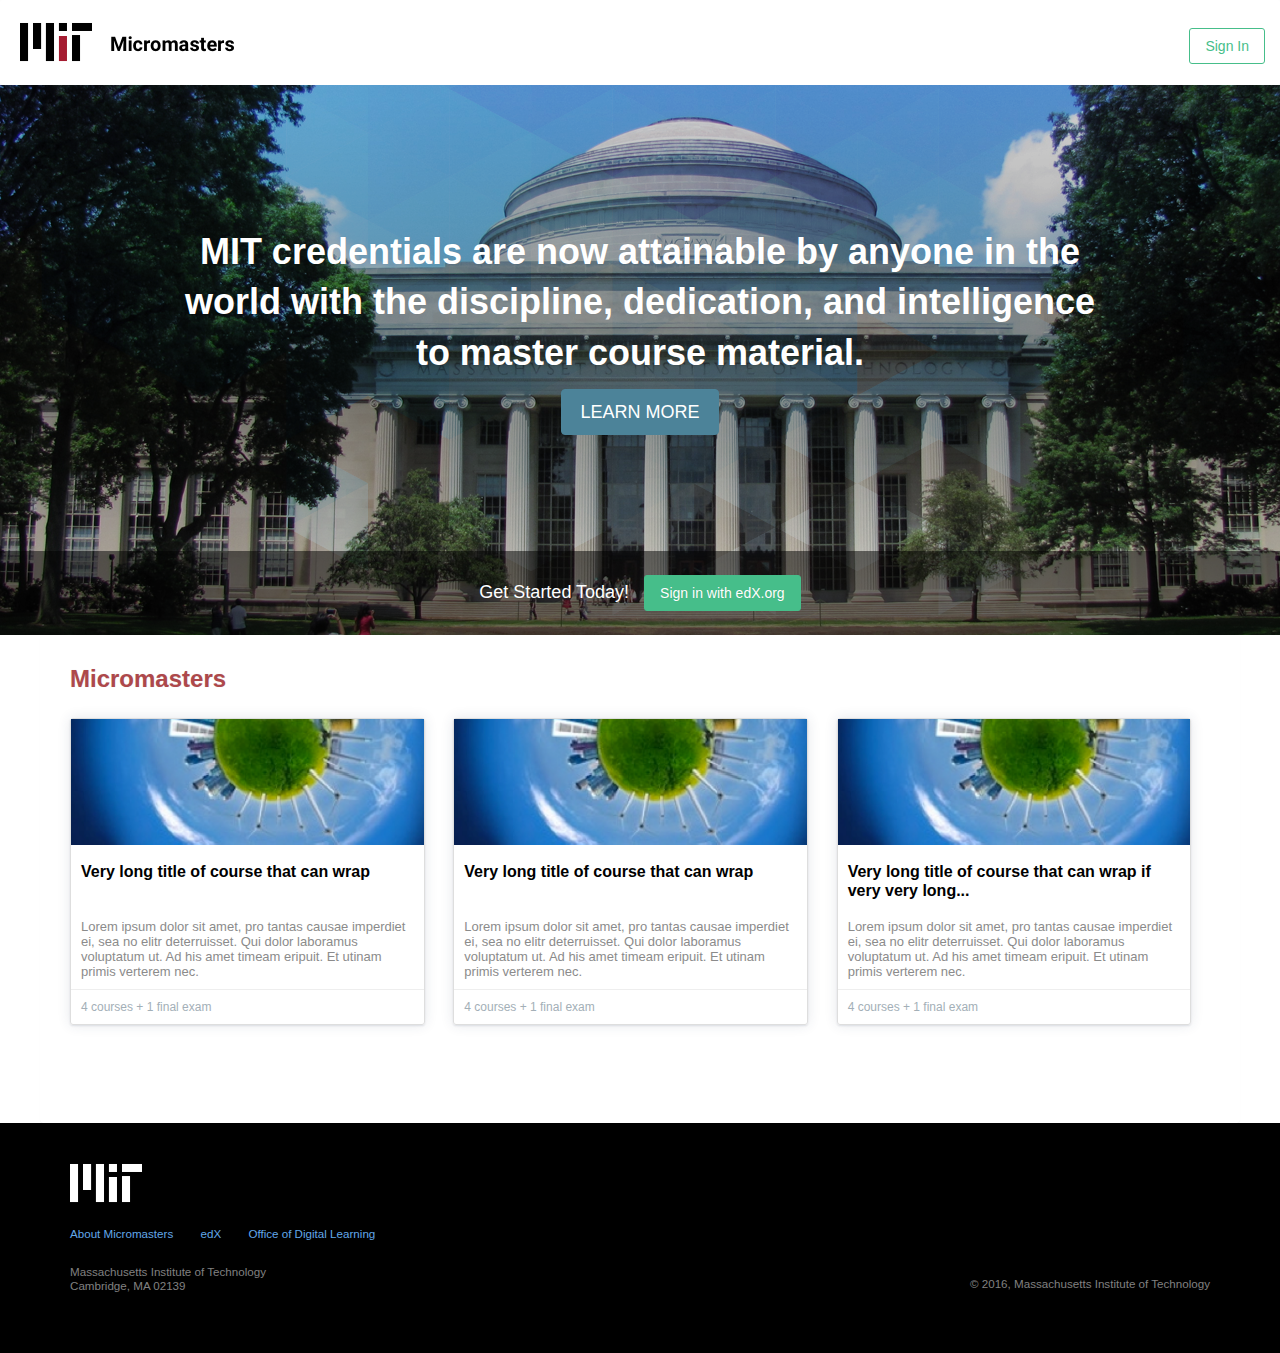
==== index.html @ e26cd604 "micromasters-build001 from @nicolaeherrera" ====
<!DOCTYPE html>
<html class="no-js css-menubar" lang="en">
   <head>
      <meta charset="utf-8">
      <meta http-equiv="X-UA-Compatible" content="IE=edge">
      <meta name="viewport" content="width=device-width, initial-scale=1.0, user-scalable=0, minimal-ui">
      <meta name="author" content="">
      <title>MIT - Micromasters</title>
      <!-- Stylesheets -->
      <link rel="stylesheet" href="global/css/bootstrap.min.css">
      <link rel="stylesheet" href="global/css/bootstrap-extend.min.css">
      <link rel="stylesheet" href="assets/css/site.min.css">
      <link rel="stylesheet" href="assets/css/styles-media.css">
      <!-- Plugins -->
      
      

      <!-- Fonts -->
      <link rel="stylesheet" href="global/fonts/mfglabs/mfglabs.css">
      <link rel="stylesheet" href="global/fonts/ionicons/ionicons.css">
      <link rel="stylesheet" href="global/fonts/web-icons/web-icons.min.css">
      <link rel="stylesheet" href="global/fonts/font-awesome/font-awesome.css">
      <!-- Custom -->
      <link rel="stylesheet" href="assets/css/styles.css">

      <!-- Scripts -->
      <script src="global/vendor/modernizr/modernizr.js"></script>
      <script src="global/vendor/breakpoints/breakpoints.js"></script>
      <script>
         Breakpoints();
      </script>
   </head>
   <body class="app-media">
<nav class="navbar navbar-default" role="navigation">
   <div class="container-fluid">
      <div class="navbar-header">
         
         <a class="navbar-brand" href="javascript:void(0)"><img src="assets/images/logo-micromasters.png" alt="MIT Micromasters" /></a>
         <div class="nav-utility pull-right">
         <a class="btn btn-outline btn-success">
         Sign In
         </a>
      </div>
      </div>
      <!-- <ul class="nav navbar-toolbar navbar-left">
         <li class="active"><a href="">Programs</a></li>
         </li>
      </ul> -->
      
   </div>
</nav>
<div class="main-content-wrapper">
   <section class="main-content">
      <div class="banner-wrapper">
         <div class="banner-wrapper-content">
            <h1>
               MIT credentials are now attainable by anyone in the world with the discipline, dedication, and intelligence to master course material. 
            </h1>
            <a href="add" type="button" class="btn btn-primary btn-lg">
            <span>LEARN MORE</span>
            </a> 
         </div>
         <div class="banner-bottom">
            <div class="banner-wrapper-content">
               <h2>Get Started Today! <a href="add" type="button" class="btn btn-success margin-left-10">
                  <span>Sign in with edX.org</span>
                  </a> 
               </h2>
            </div>
         </div>
      </div>
      <div class="panel panel-main-content">
         <div class="panel-body">
            <h3>Micromasters</h3>
            <div class="media-list is-grid padding-bottom-50">
               <ul class="blocks blocks-100 blocks-xlg-4 blocks-lg-3 blocks-md-3 blocks-ms-2 blocks-xs-2"
                  data-plugin="animateList" data-child=">li">
                  <li>
                     <div class="media-item">
                        <div class="media-top">
                           <div class="image-wrap">
                              <img class="image" src="assets/images/course-1.png"
                                 alt="..."> 
                           </div>
                        </div>
                        <div class="info-wrap">
                           <div class="title">Very long title of course that can wrap</div>
                           <div class="description">
                              Lorem ipsum dolor sit amet, pro tantas causae imperdiet ei, sea no elitr deterruisset. Qui dolor laboramus voluptatum ut. Ad his amet timeam eripuit. Et utinam primis verterem nec.
                           </div>
                           <div class="media-footer">
                              <div class="widget-metas"><span class="meta-courses">4 courses + 1 final exam</span></div>
                              <div class="widget-rating">
                                 <div class="rating rating-lg blue-600" data-score="4" data-read-only="true" data-class="blue-600" data-plugin="rating"></div>
                              </div>
                           </div>
                        </div>
                     </div>
                  </li>
                  <li>
                     <div class="media-item">
                        <div class="media-top">
                           <div class="image-wrap">
                              <img class="image" src="assets/images/course-1.png"
                                 alt="..."> 
                           </div>
                        </div>
                        <div class="info-wrap">
                           <div class="title">Very long title of course that can wrap</div>
                           <div class="description">
                              Lorem ipsum dolor sit amet, pro tantas causae imperdiet ei, sea no elitr deterruisset. Qui dolor laboramus voluptatum ut. Ad his amet timeam eripuit. Et utinam primis verterem nec.
                           </div>
                           <div class="media-footer">
                              <div class="widget-metas"><span class="meta-courses">4 courses + 1 final exam</span></div>
                              <div class="widget-rating">
                                 <div class="rating rating-lg blue-600" data-score="4" data-read-only="true" data-class="blue-600" data-plugin="rating"></div>
                              </div>
                           </div>
                        </div>
                     </div>
                  </li>
                  <li>
                     <div class="media-item">
                        <div class="media-top">
                           <div class="image-wrap">
                              <img class="image" src="assets/images/course-1.png"
                                 alt="..."> 
                           </div>
                        </div>
                        <div class="info-wrap">
                           <div class="title">Very long title of course that can wrap if very very long...</div>
                           <div class="description">
                              Lorem ipsum dolor sit amet, pro tantas causae imperdiet ei, sea no elitr deterruisset. Qui dolor laboramus voluptatum ut. Ad his amet timeam eripuit. Et utinam primis verterem nec.
                           </div>
                           <div class="media-footer">
                              <div class="widget-metas"><span class="meta-courses">4 courses + 1 final exam</span></div>
                              <div class="widget-rating">
                                 <div class="rating rating-lg blue-600" data-score="4" data-read-only="true" data-class="blue-600" data-plugin="rating"></div>
                              </div>
                           </div>
                        </div>
                     </div>
                  </li>
               </ul>
            </div>
         </div>
      </div>
   </section>
</div>
<footer>
   <div class="container">
      <div class="row">
         <div class="col-md-8">
            <img src="assets/images/logo-mit-white.png" alt="">
            <div class="footer-links"><a href="add" target="_blank">About Micromasters</a> <a href="https://www.edx.org/" target="_blank">edX</a> <a href="https://odl.mit.edu/" target="_blank">Office of Digital Learning</a>
            </div>
            <div class="footer-address">
               Massachusetts Institute of Technology<br> Cambridge, MA 02139
            </div>
         </div>
         <div class="col-md-4 text-right">
            <div class="footer-cta"></div>
            <div class="footer-copy">&copy; 2016, Massachusetts Institute of Technology</div>
         </div>
      </div>
   </div>
</footer>
      <script src="global/vendor/jquery/jquery.js"></script>
      <script src="global/vendor/bootstrap/bootstrap.js"></script>
     
   
      <!-- Plugins -->
     
      <script src="global/vendor/raty/jquery.raty.js"></script>
      
      <!-- Scripts -->
      
      <script src="global/js/components/animate-list.js"></script>
      
      <script src="global/js/components/raty.js"></script>


      <script>
      (function(document, window, $) {
   
      })(document, window, jQuery);   
      </script>
   </body>
</html>
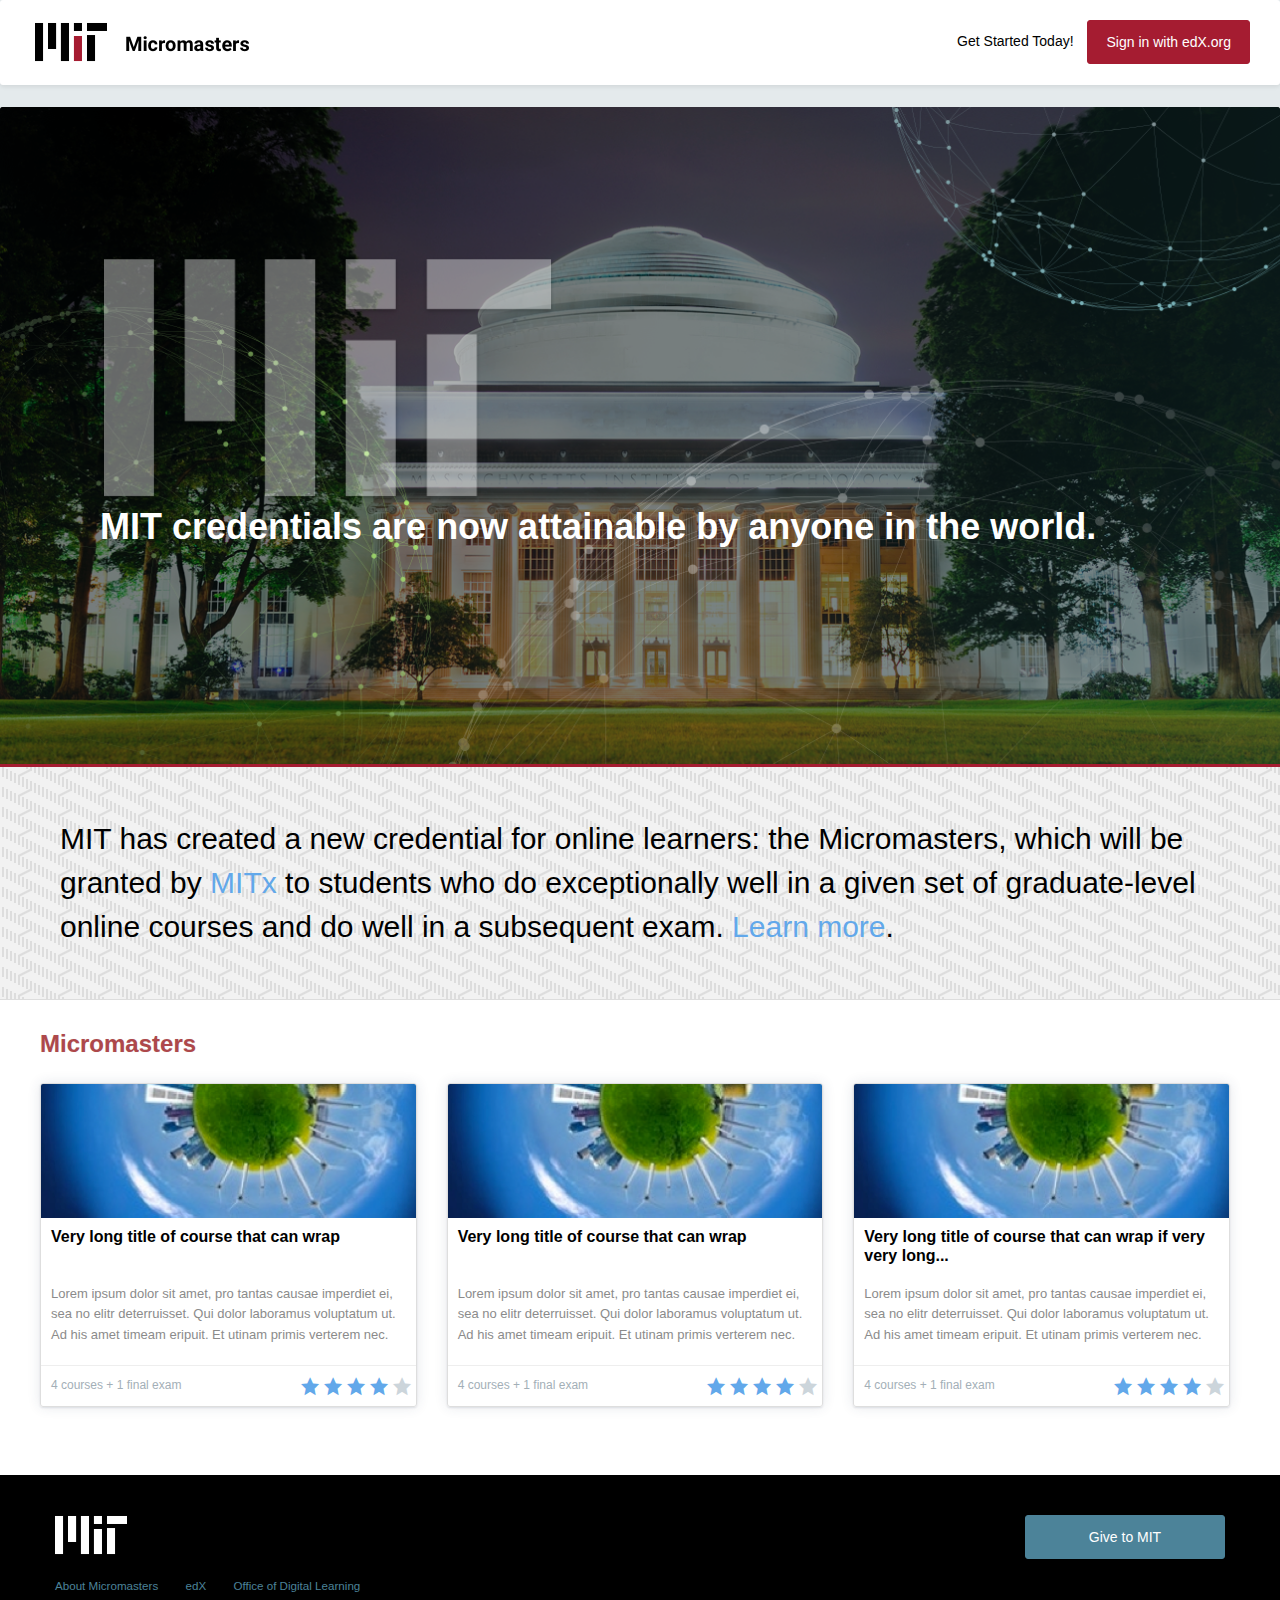
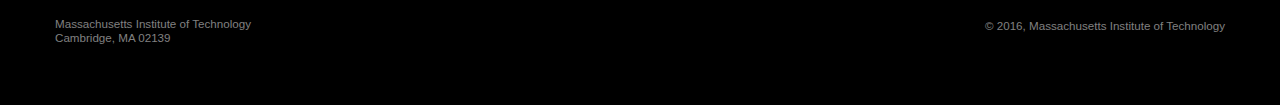
==== commit e293184d: "Tons of updates" ====
--- a/index.html
+++ b/index.html
@@ -12,17 +12,15 @@
       <link rel="stylesheet" href="assets/css/site.min.css">
       <link rel="stylesheet" href="assets/css/styles-media.css">
       <!-- Plugins -->
-      
-      
-
+      <link rel="stylesheet" href="global/vendor/animsition/animsition.css">
       <!-- Fonts -->
-      <link rel="stylesheet" href="global/fonts/mfglabs/mfglabs.css">
-      <link rel="stylesheet" href="global/fonts/ionicons/ionicons.css">
+      <!-- <link rel="stylesheet" href="global/fonts/mfglabs/mfglabs.css">
+         <link rel="stylesheet" href="global/fonts/ionicons/ionicons.css"> 
+         <link rel="stylesheet" href="global/fonts/font-awesome/font-awesome.css">
+         -->
       <link rel="stylesheet" href="global/fonts/web-icons/web-icons.min.css">
-      <link rel="stylesheet" href="global/fonts/font-awesome/font-awesome.css">
       <!-- Custom -->
       <link rel="stylesheet" href="assets/css/styles.css">
-
       <!-- Scripts -->
       <script src="global/vendor/modernizr/modernizr.js"></script>
       <script src="global/vendor/breakpoints/breakpoints.js"></script>
@@ -30,160 +28,203 @@
          Breakpoints();
       </script>
    </head>
-   <body class="app-media">
-<nav class="navbar navbar-default" role="navigation">
-   <div class="container-fluid">
-      <div class="navbar-header">
-         
-         <a class="navbar-brand" href="javascript:void(0)"><img src="assets/images/logo-micromasters.png" alt="MIT Micromasters" /></a>
-         <div class="nav-utility pull-right">
-         <a class="btn btn-outline btn-success">
-         Sign In
-         </a>
+   <body class="app-media layout-boxed">
+      <nav class="navbar navbar-default" role="navigation">
+         <div class="container-fluid">
+            <div class="navbar-header">
+               <a class="navbar-brand" href="javascript:void(0)"><img src="assets/images/logo-micromasters@2x.png" width="215" alt="MIT Micromasters" /></a>
+               <div class="nav-utility pull-right">
+                  <span>Get Started Today!</span> <a class="btn btn-danger">
+                  Sign in with edX.org 
+                  </a>
+               </div>
+            </div>
+            <!-- <ul class="nav navbar-toolbar navbar-left">
+               <li class="active"><a href="">Programs</a></li>
+               </li>
+               </ul> -->
+         </div>
+      </nav>
+      <div class="main-content-wrapper">
+         <section class="main-content">
+            <div class="banner-wrapper">
+               <div class="banner-wrapper-content">
+                  <h1>
+                     <div class="banner-image"><img src="assets/images/logo-mit-verylg@2x.png" alt="MIT" /></div>
+                     MIT credentials are now attainable by anyone in the world. 
+                  </h1>
+                  <!--<a href="add" type="button" class="btn btn-primary btn-lg">
+                     <span>LEARN MORE</span>
+                     </a> -->
+               </div>
+               <!--
+                  <div class="banner-bottom">
+                     <div class="banner-wrapper-content">
+                        <h2>Get Started Today! <a href="add" type="button" class="btn btn-success margin-left-10">
+                           <span>Sign in with edX.org</span>
+                           </a> 
+                        </h2>
+                     </div>
+                  </div>
+                  -->
+            </div>
+            <div class="row sub-banner">
+               <div class="col-md-12">
+                  <div class="sub-banner-content">
+                     MIT has created a new credential for online learners: the Micromasters, which will be granted by <a href="https://www.edx.org/school/mitx" target="_blank">MITx</a> to students who do exceptionally well in a given set of graduate-level online courses and do well in a subsequent exam. <a href="javascript:void()" data-target="#modal-about" data-toggle="modal">Learn more</a>.
+                  </div>
+               </div>
+            </div>
+            <div class="panel panel-main-content">
+               <div class="panel-body">
+                  <h3>Micromasters</h3>
+                  <div class="media-list is-grid padding-bottom-50">
+                     <ul class="blocks blocks-100 blocks-xlg-4 blocks-lg-3 blocks-md-3 blocks-ms-2 blocks-xs-2"
+                        data-plugin="animateList" data-child=">li">
+                        <li>
+                           <div class="media-item">
+                              <div class="media-top">
+                                 <div class="image-wrap">
+                                    <img class="image" src="assets/images/course-1.png"
+                                       alt="..."> 
+                                 </div>
+                              </div>
+                              <div class="info-wrap">
+                                 <div class="title">Very long title of course that can wrap</div>
+                                 <div class="description">
+                                    Lorem ipsum dolor sit amet, pro tantas causae imperdiet ei, sea no elitr deterruisset. Qui dolor laboramus voluptatum ut. Ad his amet timeam eripuit. Et utinam primis verterem nec.
+                                 </div>
+                                 <div class="media-footer">
+                                    <div class="widget-metas"><span class="meta-courses">4 courses + 1 final exam</span></div>
+                                    <div class="widget-rating">
+                                       <div class="rating rating-lg blue-600" data-score="4" data-read-only="true" data-class="blue-600" data-plugin="rating"></div>
+                                    </div>
+                                 </div>
+                              </div>
+                           </div>
+                        </li>
+                        <li>
+                           <div class="media-item">
+                              <div class="media-top">
+                                 <div class="image-wrap">
+                                    <img class="image" src="assets/images/course-1.png"
+                                       alt="..."> 
+                                 </div>
+                              </div>
+                              <div class="info-wrap">
+                                 <div class="title">Very long title of course that can wrap</div>
+                                 <div class="description">
+                                    Lorem ipsum dolor sit amet, pro tantas causae imperdiet ei, sea no elitr deterruisset. Qui dolor laboramus voluptatum ut. Ad his amet timeam eripuit. Et utinam primis verterem nec.
+                                 </div>
+                                 <div class="media-footer">
+                                    <div class="widget-metas"><span class="meta-courses">4 courses + 1 final exam</span></div>
+                                    <div class="widget-rating">
+                                       <div class="rating rating-lg blue-600" data-score="4" data-read-only="true" data-class="blue-600" data-plugin="rating"></div>
+                                    </div>
+                                 </div>
+                              </div>
+                           </div>
+                        </li>
+                        <li>
+                           <div class="media-item">
+                              <div class="media-top">
+                                 <div class="image-wrap">
+                                    <img class="image" src="assets/images/course-1.png"
+                                       alt="..."> 
+                                 </div>
+                              </div>
+                              <div class="info-wrap">
+                                 <div class="title">Very long title of course that can wrap if very very long...</div>
+                                 <div class="description">
+                                    Lorem ipsum dolor sit amet, pro tantas causae imperdiet ei, sea no elitr deterruisset. Qui dolor laboramus voluptatum ut. Ad his amet timeam eripuit. Et utinam primis verterem nec.
+                                 </div>
+                                 <div class="media-footer">
+                                    <div class="widget-metas"><span class="meta-courses">4 courses + 1 final exam</span></div>
+                                    <div class="widget-rating">
+                                       <div class="rating rating-lg blue-600" data-score="4" data-read-only="true" data-class="blue-600" data-plugin="rating"></div>
+                                    </div>
+                                 </div>
+                              </div>
+                           </div>
+                        </li>
+                     </ul>
+                  </div>
+               </div>
+            </div>
+         </section>
       </div>
-      </div>
-      <!-- <ul class="nav navbar-toolbar navbar-left">
-         <li class="active"><a href="">Programs</a></li>
-         </li>
-      </ul> -->
-      
-   </div>
-</nav>
-<div class="main-content-wrapper">
-   <section class="main-content">
-      <div class="banner-wrapper">
-         <div class="banner-wrapper-content">
-            <h1>
-               MIT credentials are now attainable by anyone in the world with the discipline, dedication, and intelligence to master course material. 
-            </h1>
-            <a href="add" type="button" class="btn btn-primary btn-lg">
-            <span>LEARN MORE</span>
-            </a> 
+      <footer>
+         <div class="container">
+            <div class="row">
+               <div class="col-md-8">
+                  <img src="assets/images/logo-mit-white.png" alt="">
+                  <div class="footer-links"><a href="javascript:void()" data-target="#modal-about" data-toggle="modal">About Micromasters</a> <a href="https://www.edx.org/" target="_blank">edX</a> <a href="https://odl.mit.edu/" target="_blank">Office of Digital Learning</a>
+                  </div>
+                  <div class="footer-address">
+                     Massachusetts Institute of Technology<br> Cambridge, MA 02139
+                  </div>
+               </div>
+               <div class="col-md-4 text-right">
+                  <div class="footer-cta"><a href="" class="btn btn-primary">Give to MIT</a></div>
+                  <div class="footer-copy">&copy; 2016, Massachusetts Institute of Technology</div>
+               </div>
+            </div>
          </div>
-         <div class="banner-bottom">
-            <div class="banner-wrapper-content">
-               <h2>Get Started Today! <a href="add" type="button" class="btn btn-success margin-left-10">
-                  <span>Sign in with edX.org</span>
-                  </a> 
-               </h2>
+      </footer>
+      <div class="modal fade modal-fade-in-scale-up" id="modal-about" aria-hidden="true" aria-labelledby="modal-about"
+         role="dialog" tabindex="-1">
+         <div class="modal-dialog modal-center">
+            <div class="modal-content">
+               <div class="modal-header">
+                  <button type="button" class="close" data-dismiss="modal" aria-label="Close">
+                  <span aria-hidden="true">×</span>
+                  </button>
+                  <!-- <h4 class="modal-title">About Micromasters</h4> -->
+               </div>
+               <div class="modal-body">
+                  <h2>Micromasters is a new credential</h2>
+                  <p>
+                     MIT has created a new credential for online learners: the “MicroMaster’s,” which will be granted by MITx (MIT’s online learning initiative) to students who do exceptionally well in a given set of graduate-level online courses and do well in a subsequent exam. The credential will first be available to students who register for the SCM program’s online courses.
+                  </p>
+                  <h3>Join the MIT Micromasters community</h3>
+                  <p>
+                     Micromasters aren't just about courseware. Part of the the MIT experience is interacting with other exceptional students like yourself. Fill out your profile on this site and build professional relationships with like-minded learners.
+                  </p>
+                  <h3>Micromasters courses are delivered through edX.org</h3>
+                  <p>
+                     Use your edX.org account to enroll in a Micromasters program and share your grades and progress with MIT. When you complete all the requirements and earn a Micromasters credential, you can use it to apply for a Masters degree at MIT.
+                  </p>
+               </div>
+               <!--
+                  <div class="modal-footer">
+                     <button type="button" class="btn btn-default" data-dismiss="modal">Close</button>
+                     
+                  </div>
+                  -->
             </div>
          </div>
       </div>
-      <div class="panel panel-main-content">
-         <div class="panel-body">
-            <h3>Micromasters</h3>
-            <div class="media-list is-grid padding-bottom-50">
-               <ul class="blocks blocks-100 blocks-xlg-4 blocks-lg-3 blocks-md-3 blocks-ms-2 blocks-xs-2"
-                  data-plugin="animateList" data-child=">li">
-                  <li>
-                     <div class="media-item">
-                        <div class="media-top">
-                           <div class="image-wrap">
-                              <img class="image" src="assets/images/course-1.png"
-                                 alt="..."> 
-                           </div>
-                        </div>
-                        <div class="info-wrap">
-                           <div class="title">Very long title of course that can wrap</div>
-                           <div class="description">
-                              Lorem ipsum dolor sit amet, pro tantas causae imperdiet ei, sea no elitr deterruisset. Qui dolor laboramus voluptatum ut. Ad his amet timeam eripuit. Et utinam primis verterem nec.
-                           </div>
-                           <div class="media-footer">
-                              <div class="widget-metas"><span class="meta-courses">4 courses + 1 final exam</span></div>
-                              <div class="widget-rating">
-                                 <div class="rating rating-lg blue-600" data-score="4" data-read-only="true" data-class="blue-600" data-plugin="rating"></div>
-                              </div>
-                           </div>
-                        </div>
-                     </div>
-                  </li>
-                  <li>
-                     <div class="media-item">
-                        <div class="media-top">
-                           <div class="image-wrap">
-                              <img class="image" src="assets/images/course-1.png"
-                                 alt="..."> 
-                           </div>
-                        </div>
-                        <div class="info-wrap">
-                           <div class="title">Very long title of course that can wrap</div>
-                           <div class="description">
-                              Lorem ipsum dolor sit amet, pro tantas causae imperdiet ei, sea no elitr deterruisset. Qui dolor laboramus voluptatum ut. Ad his amet timeam eripuit. Et utinam primis verterem nec.
-                           </div>
-                           <div class="media-footer">
-                              <div class="widget-metas"><span class="meta-courses">4 courses + 1 final exam</span></div>
-                              <div class="widget-rating">
-                                 <div class="rating rating-lg blue-600" data-score="4" data-read-only="true" data-class="blue-600" data-plugin="rating"></div>
-                              </div>
-                           </div>
-                        </div>
-                     </div>
-                  </li>
-                  <li>
-                     <div class="media-item">
-                        <div class="media-top">
-                           <div class="image-wrap">
-                              <img class="image" src="assets/images/course-1.png"
-                                 alt="..."> 
-                           </div>
-                        </div>
-                        <div class="info-wrap">
-                           <div class="title">Very long title of course that can wrap if very very long...</div>
-                           <div class="description">
-                              Lorem ipsum dolor sit amet, pro tantas causae imperdiet ei, sea no elitr deterruisset. Qui dolor laboramus voluptatum ut. Ad his amet timeam eripuit. Et utinam primis verterem nec.
-                           </div>
-                           <div class="media-footer">
-                              <div class="widget-metas"><span class="meta-courses">4 courses + 1 final exam</span></div>
-                              <div class="widget-rating">
-                                 <div class="rating rating-lg blue-600" data-score="4" data-read-only="true" data-class="blue-600" data-plugin="rating"></div>
-                              </div>
-                           </div>
-                        </div>
-                     </div>
-                  </li>
-               </ul>
-            </div>
-         </div>
-      </div>
-   </section>
-</div>
-<footer>
-   <div class="container">
-      <div class="row">
-         <div class="col-md-8">
-            <img src="assets/images/logo-mit-white.png" alt="">
-            <div class="footer-links"><a href="add" target="_blank">About Micromasters</a> <a href="https://www.edx.org/" target="_blank">edX</a> <a href="https://odl.mit.edu/" target="_blank">Office of Digital Learning</a>
-            </div>
-            <div class="footer-address">
-               Massachusetts Institute of Technology<br> Cambridge, MA 02139
-            </div>
-         </div>
-         <div class="col-md-4 text-right">
-            <div class="footer-cta"></div>
-            <div class="footer-copy">&copy; 2016, Massachusetts Institute of Technology</div>
-         </div>
-      </div>
-   </div>
-</footer>
       <script src="global/vendor/jquery/jquery.js"></script>
       <script src="global/vendor/bootstrap/bootstrap.js"></script>
-     
-   
+      <script src="global/vendor/animsition/animsition.js"></script>
+      <script src="global/vendor/asscrollable/jquery.asScrollable.all.js"></script>
+      <script src="global/vendor/ashoverscroll/jquery-asHoverScroll.js"></script>
       <!-- Plugins -->
-     
       <script src="global/vendor/raty/jquery.raty.js"></script>
-      
       <!-- Scripts -->
-      
-      <script src="global/js/components/animate-list.js"></script>
-      
-      <script src="global/js/components/raty.js"></script>
-
-
+      <script src="global/js/core.js"></script>
+      <script src="assets/js/site.js"></script>
+      <script src="global/js/components/asscrollable.js"></script>
+      <script src="global/js/components/animsition.js"></script>
+      <!-- <script src="global/js/components/animate-list.js"></script> -->
+      <script src="global/js/components/raty.js"></script> 
       <script>
-      (function(document, window, $) {
-   
-      })(document, window, jQuery);   
+         (function(document, window, $) {
+           'use strict';
+           var Site = window.Site;
+           $(document).ready(function() {
+             Site.run();
+           });
+         })(document, window, jQuery);
       </script>
-   </body>
 </html>--- a/assets/css/styles-media.css
+++ b/assets/css/styles-media.css
@@ -76,7 +76,11 @@
 */
 
 .media-top {
-  min-height:135px; 
+  min-height:135px;
+}
+
+.media-top img {
+  border-radius:2px 2px 0 0 !important; 
 }
 
 .app-media .media-list.is-grid .media-item .media-top .overlay-tile-back {
@@ -232,7 +236,6 @@
   overflow: hidden;
   text-overflow: ellipsis;
   white-space: nowrap;
-  
 }
 
 .media-list .title {
@@ -247,7 +250,6 @@
 .media-list .description {
   padding:0 0 20px 0;
   min-height:70px;
-  max-height:70px;
   font-size:13px;
   color:#8B8B8B;
 }
--- a/global/vendor/animsition/animsition.css
+++ b/global/vendor/animsition/animsition.css
@@ -0,0 +1,2535 @@
+.animsition,
+.animsition-overlay {
+  position: relative;
+  opacity: 0;
+
+  -webkit-animation-fill-mode: both;
+       -o-animation-fill-mode: both;
+          animation-fill-mode: both;
+}
+.animsition-loading {
+  position: fixed;
+  top: 0;
+  z-index: 100;
+  width: 100%;
+  height: 100%;
+  background: url(data:image/svg+xml,%3Csvg%20xmlns%3D%22http%3A//www.w3.org/2000/svg%22%20viewBox%3D%220%200%2032%2032%22%20width%3D%2232%22%20height%3D%2232%22%20fill%3D%22%23ccc%22%3E%0A%20%20%3Cpath%20opacity%3D%22.25%22%20d%3D%22M16%200%20A16%2016%200%200%200%2016%2032%20A16%2016%200%200%200%2016%200%20M16%204%20A12%2012%200%200%201%2016%2028%20A12%2012%200%200%201%2016%204%22/%3E%0A%20%20%3Cpath%20d%3D%22M16%200%20A16%2016%200%200%201%2032%2016%20L28%2016%20A12%2012%200%200%200%2016%204z%22%3E%0A%20%20%20%20%3CanimateTransform%20attributeName%3D%22transform%22%20type%3D%22rotate%22%20from%3D%220%2016%2016%22%20to%3D%22360%2016%2016%22%20dur%3D%220.8s%22%20repeatCount%3D%22indefinite%22%20/%3E%0A%20%20%3C/path%3E%0A%3C/svg%3E%0A%0A) center center no-repeat;
+
+  -webkit-animation-fill-mode: both;
+       -o-animation-fill-mode: both;
+          animation-fill-mode: both;
+}
+.animsition-loading:after {
+  position: fixed;
+  top: 50%;
+  width: 100%;
+  margin-top: 20px;
+  font-size: 16px;
+  color: #aaa;
+  text-align: center;
+  content: "Loading";
+}
+.animsition-overlay-slide {
+  position: fixed;
+  z-index: 1;
+  width: 100%;
+  height: 100%;
+  background-color: #ddd;
+}
+@-webkit-keyframes fade-in {
+  0% {
+    opacity: 0;
+  }
+  100% {
+    opacity: 1;
+  }
+}
+@-o-keyframes fade-in {
+  0% {
+    opacity: 0;
+  }
+  100% {
+    opacity: 1;
+  }
+}
+@keyframes fade-in {
+  0% {
+    opacity: 0;
+  }
+  100% {
+    opacity: 1;
+  }
+}
+.fade-in {
+  -webkit-animation-name: fade-in;
+       -o-animation-name: fade-in;
+          animation-name: fade-in;
+}
+@-webkit-keyframes fade-out {
+  0% {
+    opacity: 1;
+  }
+  100% {
+    opacity: 0;
+  }
+}
+@-o-keyframes fade-out {
+  0% {
+    opacity: 1;
+  }
+  100% {
+    opacity: 0;
+  }
+}
+@keyframes fade-out {
+  0% {
+    opacity: 1;
+  }
+  100% {
+    opacity: 0;
+  }
+}
+.fade-out {
+  -webkit-animation-name: fade-out;
+       -o-animation-name: fade-out;
+          animation-name: fade-out;
+}
+@-webkit-keyframes fade-in-up {
+  0% {
+    opacity: 0;
+    -webkit-transform: translateY(500px);
+            transform: translateY(500px);
+  }
+  100% {
+    opacity: 1;
+    -webkit-transform: translateY(0);
+            transform: translateY(0);
+  }
+}
+@-o-keyframes fade-in-up {
+  0% {
+    opacity: 0;
+    -o-transform: translateY(500px);
+       transform: translateY(500px);
+  }
+  100% {
+    opacity: 1;
+    -o-transform: translateY(0);
+       transform: translateY(0);
+  }
+}
+@keyframes fade-in-up {
+  0% {
+    opacity: 0;
+    -webkit-transform: translateY(500px);
+         -o-transform: translateY(500px);
+            transform: translateY(500px);
+  }
+  100% {
+    opacity: 1;
+    -webkit-transform: translateY(0);
+         -o-transform: translateY(0);
+            transform: translateY(0);
+  }
+}
+.fade-in-up {
+  -webkit-animation-name: fade-in-up;
+       -o-animation-name: fade-in-up;
+          animation-name: fade-in-up;
+}
+@-webkit-keyframes fade-out-up {
+  0% {
+    opacity: 1;
+    -webkit-transform: translateY(0);
+            transform: translateY(0);
+  }
+  100% {
+    opacity: 0;
+    -webkit-transform: translateY(-500px);
+            transform: translateY(-500px);
+  }
+}
+@-o-keyframes fade-out-up {
+  0% {
+    opacity: 1;
+    -o-transform: translateY(0);
+       transform: translateY(0);
+  }
+  100% {
+    opacity: 0;
+    -o-transform: translateY(-500px);
+       transform: translateY(-500px);
+  }
+}
+@keyframes fade-out-up {
+  0% {
+    opacity: 1;
+    -webkit-transform: translateY(0);
+         -o-transform: translateY(0);
+            transform: translateY(0);
+  }
+  100% {
+    opacity: 0;
+    -webkit-transform: translateY(-500px);
+         -o-transform: translateY(-500px);
+            transform: translateY(-500px);
+  }
+}
+.fade-out-up {
+  -webkit-animation-name: fade-out-up;
+       -o-animation-name: fade-out-up;
+          animation-name: fade-out-up;
+}
+@-webkit-keyframes fade-in-up-sm {
+  0% {
+    opacity: 0;
+    -webkit-transform: translateY(100px);
+            transform: translateY(100px);
+  }
+  100% {
+    opacity: 1;
+    -webkit-transform: translateY(0);
+            transform: translateY(0);
+  }
+}
+@-o-keyframes fade-in-up-sm {
+  0% {
+    opacity: 0;
+    -o-transform: translateY(100px);
+       transform: translateY(100px);
+  }
+  100% {
+    opacity: 1;
+    -o-transform: translateY(0);
+       transform: translateY(0);
+  }
+}
+@keyframes fade-in-up-sm {
+  0% {
+    opacity: 0;
+    -webkit-transform: translateY(100px);
+         -o-transform: translateY(100px);
+            transform: translateY(100px);
+  }
+  100% {
+    opacity: 1;
+    -webkit-transform: translateY(0);
+         -o-transform: translateY(0);
+            transform: translateY(0);
+  }
+}
+.fade-in-up-sm {
+  -webkit-animation-name: fade-in-up-sm;
+       -o-animation-name: fade-in-up-sm;
+          animation-name: fade-in-up-sm;
+}
+@-webkit-keyframes fade-out-up-sm {
+  0% {
+    opacity: 1;
+    -webkit-transform: translateY(0);
+            transform: translateY(0);
+  }
+  100% {
+    opacity: 0;
+    -webkit-transform: translateY(-100px);
+            transform: translateY(-100px);
+  }
+}
+@-o-keyframes fade-out-up-sm {
+  0% {
+    opacity: 1;
+    -o-transform: translateY(0);
+       transform: translateY(0);
+  }
+  100% {
+    opacity: 0;
+    -o-transform: translateY(-100px);
+       transform: translateY(-100px);
+  }
+}
+@keyframes fade-out-up-sm {
+  0% {
+    opacity: 1;
+    -webkit-transform: translateY(0);
+         -o-transform: translateY(0);
+            transform: translateY(0);
+  }
+  100% {
+    opacity: 0;
+    -webkit-transform: translateY(-100px);
+         -o-transform: translateY(-100px);
+            transform: translateY(-100px);
+  }
+}
+.fade-out-up-sm {
+  -webkit-animation-name: fade-out-up-sm;
+       -o-animation-name: fade-out-up-sm;
+          animation-name: fade-out-up-sm;
+}
+@-webkit-keyframes fade-in-up-lg {
+  0% {
+    opacity: 0;
+    -webkit-transform: translateY(1000px);
+            transform: translateY(1000px);
+  }
+  100% {
+    opacity: 1;
+    -webkit-transform: translateY(0);
+            transform: translateY(0);
+  }
+}
+@-o-keyframes fade-in-up-lg {
+  0% {
+    opacity: 0;
+    -o-transform: translateY(1000px);
+       transform: translateY(1000px);
+  }
+  100% {
+    opacity: 1;
+    -o-transform: translateY(0);
+       transform: translateY(0);
+  }
+}
+@keyframes fade-in-up-lg {
+  0% {
+    opacity: 0;
+    -webkit-transform: translateY(1000px);
+         -o-transform: translateY(1000px);
+            transform: translateY(1000px);
+  }
+  100% {
+    opacity: 1;
+    -webkit-transform: translateY(0);
+         -o-transform: translateY(0);
+            transform: translateY(0);
+  }
+}
+.fade-in-up-lg {
+  -webkit-animation-name: fade-in-up-lg;
+       -o-animation-name: fade-in-up-lg;
+          animation-name: fade-in-up-lg;
+}
+@-webkit-keyframes fade-out-up-lg {
+  0% {
+    opacity: 1;
+    -webkit-transform: translateY(0);
+            transform: translateY(0);
+  }
+  100% {
+    opacity: 0;
+    -webkit-transform: translateY(-1000px);
+            transform: translateY(-1000px);
+  }
+}
+@-o-keyframes fade-out-up-lg {
+  0% {
+    opacity: 1;
+    -o-transform: translateY(0);
+       transform: translateY(0);
+  }
+  100% {
+    opacity: 0;
+    -o-transform: translateY(-1000px);
+       transform: translateY(-1000px);
+  }
+}
+@keyframes fade-out-up-lg {
+  0% {
+    opacity: 1;
+    -webkit-transform: translateY(0);
+         -o-transform: translateY(0);
+            transform: translateY(0);
+  }
+  100% {
+    opacity: 0;
+    -webkit-transform: translateY(-1000px);
+         -o-transform: translateY(-1000px);
+            transform: translateY(-1000px);
+  }
+}
+.fade-out-up-lg {
+  -webkit-animation-name: fade-out-up-lg;
+       -o-animation-name: fade-out-up-lg;
+          animation-name: fade-out-up-lg;
+}
+@-webkit-keyframes fade-in-down {
+  0% {
+    opacity: 0;
+    -webkit-transform: translateY(-500px);
+            transform: translateY(-500px);
+  }
+  100% {
+    opacity: 1;
+    -webkit-transform: translateY(0);
+            transform: translateY(0);
+  }
+}
+@-o-keyframes fade-in-down {
+  0% {
+    opacity: 0;
+    -o-transform: translateY(-500px);
+       transform: translateY(-500px);
+  }
+  100% {
+    opacity: 1;
+    -o-transform: translateY(0);
+       transform: translateY(0);
+  }
+}
+@keyframes fade-in-down {
+  0% {
+    opacity: 0;
+    -webkit-transform: translateY(-500px);
+         -o-transform: translateY(-500px);
+            transform: translateY(-500px);
+  }
+  100% {
+    opacity: 1;
+    -webkit-transform: translateY(0);
+         -o-transform: translateY(0);
+            transform: translateY(0);
+  }
+}
+.fade-in-down {
+  -webkit-animation-name: fade-in-down;
+       -o-animation-name: fade-in-down;
+          animation-name: fade-in-down;
+}
+@-webkit-keyframes fade-out-down {
+  0% {
+    opacity: 1;
+    -webkit-transform: translateY(0);
+            transform: translateY(0);
+  }
+  100% {
+    opacity: 0;
+    -webkit-transform: translateY(500px);
+            transform: translateY(500px);
+  }
+}
+@-o-keyframes fade-out-down {
+  0% {
+    opacity: 1;
+    -o-transform: translateY(0);
+       transform: translateY(0);
+  }
+  100% {
+    opacity: 0;
+    -o-transform: translateY(500px);
+       transform: translateY(500px);
+  }
+}
+@keyframes fade-out-down {
+  0% {
+    opacity: 1;
+    -webkit-transform: translateY(0);
+         -o-transform: translateY(0);
+            transform: translateY(0);
+  }
+  100% {
+    opacity: 0;
+    -webkit-transform: translateY(500px);
+         -o-transform: translateY(500px);
+            transform: translateY(500px);
+  }
+}
+.fade-out-down {
+  -webkit-animation-name: fade-out-down;
+       -o-animation-name: fade-out-down;
+          animation-name: fade-out-down;
+}
+@-webkit-keyframes fade-in-down-sm {
+  0% {
+    opacity: 0;
+    -webkit-transform: translateY(-100px);
+            transform: translateY(-100px);
+  }
+  100% {
+    opacity: 1;
+    -webkit-transform: translateY(0);
+            transform: translateY(0);
+  }
+}
+@-o-keyframes fade-in-down-sm {
+  0% {
+    opacity: 0;
+    -o-transform: translateY(-100px);
+       transform: translateY(-100px);
+  }
+  100% {
+    opacity: 1;
+    -o-transform: translateY(0);
+       transform: translateY(0);
+  }
+}
+@keyframes fade-in-down-sm {
+  0% {
+    opacity: 0;
+    -webkit-transform: translateY(-100px);
+         -o-transform: translateY(-100px);
+            transform: translateY(-100px);
+  }
+  100% {
+    opacity: 1;
+    -webkit-transform: translateY(0);
+         -o-transform: translateY(0);
+            transform: translateY(0);
+  }
+}
+.fade-in-down-sm {
+  -webkit-animation-name: fade-in-down-sm;
+       -o-animation-name: fade-in-down-sm;
+          animation-name: fade-in-down-sm;
+}
+@-webkit-keyframes fade-out-down-sm {
+  0% {
+    opacity: 1;
+    -webkit-transform: translateY(0);
+            transform: translateY(0);
+  }
+  100% {
+    opacity: 0;
+    -webkit-transform: translateY(100px);
+            transform: translateY(100px);
+  }
+}
+@-o-keyframes fade-out-down-sm {
+  0% {
+    opacity: 1;
+    -o-transform: translateY(0);
+       transform: translateY(0);
+  }
+  100% {
+    opacity: 0;
+    -o-transform: translateY(100px);
+       transform: translateY(100px);
+  }
+}
+@keyframes fade-out-down-sm {
+  0% {
+    opacity: 1;
+    -webkit-transform: translateY(0);
+         -o-transform: translateY(0);
+            transform: translateY(0);
+  }
+  100% {
+    opacity: 0;
+    -webkit-transform: translateY(100px);
+         -o-transform: translateY(100px);
+            transform: translateY(100px);
+  }
+}
+.fade-out-down-sm {
+  -webkit-animation-name: fade-out-down-sm;
+       -o-animation-name: fade-out-down-sm;
+          animation-name: fade-out-down-sm;
+}
+@-webkit-keyframes fade-in-down-lg {
+  0% {
+    opacity: 0;
+    -webkit-transform: translateY(-1000px);
+            transform: translateY(-1000px);
+  }
+  100% {
+    opacity: 1;
+    -webkit-transform: translateY(0);
+            transform: translateY(0);
+  }
+}
+@-o-keyframes fade-in-down-lg {
+  0% {
+    opacity: 0;
+    -o-transform: translateY(-1000px);
+       transform: translateY(-1000px);
+  }
+  100% {
+    opacity: 1;
+    -o-transform: translateY(0);
+       transform: translateY(0);
+  }
+}
+@keyframes fade-in-down-lg {
+  0% {
+    opacity: 0;
+    -webkit-transform: translateY(-1000px);
+         -o-transform: translateY(-1000px);
+            transform: translateY(-1000px);
+  }
+  100% {
+    opacity: 1;
+    -webkit-transform: translateY(0);
+         -o-transform: translateY(0);
+            transform: translateY(0);
+  }
+}
+.fade-in-down-lg {
+  -webkit-animation-name: fade-in-down;
+       -o-animation-name: fade-in-down;
+          animation-name: fade-in-down;
+}
+@-webkit-keyframes fade-out-down-lg {
+  0% {
+    opacity: 1;
+    -webkit-transform: translateY(0);
+            transform: translateY(0);
+  }
+  100% {
+    opacity: 0;
+    -webkit-transform: translateY(1000px);
+            transform: translateY(1000px);
+  }
+}
+@-o-keyframes fade-out-down-lg {
+  0% {
+    opacity: 1;
+    -o-transform: translateY(0);
+       transform: translateY(0);
+  }
+  100% {
+    opacity: 0;
+    -o-transform: translateY(1000px);
+       transform: translateY(1000px);
+  }
+}
+@keyframes fade-out-down-lg {
+  0% {
+    opacity: 1;
+    -webkit-transform: translateY(0);
+         -o-transform: translateY(0);
+            transform: translateY(0);
+  }
+  100% {
+    opacity: 0;
+    -webkit-transform: translateY(1000px);
+         -o-transform: translateY(1000px);
+            transform: translateY(1000px);
+  }
+}
+.fade-out-down-lg {
+  -webkit-animation-name: fade-out-down-lg;
+       -o-animation-name: fade-out-down-lg;
+          animation-name: fade-out-down-lg;
+}
+@-webkit-keyframes fade-in-left {
+  0% {
+    opacity: 0;
+    -webkit-transform: translateX(-500px);
+            transform: translateX(-500px);
+  }
+  100% {
+    opacity: 1;
+    -webkit-transform: translateX(0);
+            transform: translateX(0);
+  }
+}
+@-o-keyframes fade-in-left {
+  0% {
+    opacity: 0;
+    -o-transform: translateX(-500px);
+       transform: translateX(-500px);
+  }
+  100% {
+    opacity: 1;
+    -o-transform: translateX(0);
+       transform: translateX(0);
+  }
+}
+@keyframes fade-in-left {
+  0% {
+    opacity: 0;
+    -webkit-transform: translateX(-500px);
+         -o-transform: translateX(-500px);
+            transform: translateX(-500px);
+  }
+  100% {
+    opacity: 1;
+    -webkit-transform: translateX(0);
+         -o-transform: translateX(0);
+            transform: translateX(0);
+  }
+}
+.fade-in-left {
+  -webkit-animation-name: fade-in-left;
+       -o-animation-name: fade-in-left;
+          animation-name: fade-in-left;
+}
+@-webkit-keyframes fade-out-left {
+  0% {
+    opacity: 1;
+    -webkit-transform: translateX(0);
+            transform: translateX(0);
+  }
+  100% {
+    opacity: 0;
+    -webkit-transform: translateX(-500px);
+            transform: translateX(-500px);
+  }
+}
+@-o-keyframes fade-out-left {
+  0% {
+    opacity: 1;
+    -o-transform: translateX(0);
+       transform: translateX(0);
+  }
+  100% {
+    opacity: 0;
+    -o-transform: translateX(-500px);
+       transform: translateX(-500px);
+  }
+}
+@keyframes fade-out-left {
+  0% {
+    opacity: 1;
+    -webkit-transform: translateX(0);
+         -o-transform: translateX(0);
+            transform: translateX(0);
+  }
+  100% {
+    opacity: 0;
+    -webkit-transform: translateX(-500px);
+         -o-transform: translateX(-500px);
+            transform: translateX(-500px);
+  }
+}
+.fade-out-left {
+  -webkit-animation-name: fade-out-left;
+       -o-animation-name: fade-out-left;
+          animation-name: fade-out-left;
+}
+@-webkit-keyframes fade-in-left-sm {
+  0% {
+    opacity: 0;
+    -webkit-transform: translateX(-100px);
+            transform: translateX(-100px);
+  }
+  100% {
+    opacity: 1;
+    -webkit-transform: translateX(0);
+            transform: translateX(0);
+  }
+}
+@-o-keyframes fade-in-left-sm {
+  0% {
+    opacity: 0;
+    -o-transform: translateX(-100px);
+       transform: translateX(-100px);
+  }
+  100% {
+    opacity: 1;
+    -o-transform: translateX(0);
+       transform: translateX(0);
+  }
+}
+@keyframes fade-in-left-sm {
+  0% {
+    opacity: 0;
+    -webkit-transform: translateX(-100px);
+         -o-transform: translateX(-100px);
+            transform: translateX(-100px);
+  }
+  100% {
+    opacity: 1;
+    -webkit-transform: translateX(0);
+         -o-transform: translateX(0);
+            transform: translateX(0);
+  }
+}
+.fade-in-left-sm {
+  -webkit-animation-name: fade-in-left-sm;
+       -o-animation-name: fade-in-left-sm;
+          animation-name: fade-in-left-sm;
+}
+@-webkit-keyframes fade-out-left-sm {
+  0% {
+    opacity: 1;
+    -webkit-transform: translateX(0);
+            transform: translateX(0);
+  }
+  100% {
+    opacity: 0;
+    -webkit-transform: translateX(-100px);
+            transform: translateX(-100px);
+  }
+}
+@-o-keyframes fade-out-left-sm {
+  0% {
+    opacity: 1;
+    -o-transform: translateX(0);
+       transform: translateX(0);
+  }
+  100% {
+    opacity: 0;
+    -o-transform: translateX(-100px);
+       transform: translateX(-100px);
+  }
+}
+@keyframes fade-out-left-sm {
+  0% {
+    opacity: 1;
+    -webkit-transform: translateX(0);
+         -o-transform: translateX(0);
+            transform: translateX(0);
+  }
+  100% {
+    opacity: 0;
+    -webkit-transform: translateX(-100px);
+         -o-transform: translateX(-100px);
+            transform: translateX(-100px);
+  }
+}
+.fade-out-left-sm {
+  -webkit-animation-name: fade-out-left-sm;
+       -o-animation-name: fade-out-left-sm;
+          animation-name: fade-out-left-sm;
+}
+@-webkit-keyframes fade-in-left-lg {
+  0% {
+    opacity: 0;
+    -webkit-transform: translateX(-1500px);
+            transform: translateX(-1500px);
+  }
+  100% {
+    opacity: 1;
+    -webkit-transform: translateX(0);
+            transform: translateX(0);
+  }
+}
+@-o-keyframes fade-in-left-lg {
+  0% {
+    opacity: 0;
+    -o-transform: translateX(-1500px);
+       transform: translateX(-1500px);
+  }
+  100% {
+    opacity: 1;
+    -o-transform: translateX(0);
+       transform: translateX(0);
+  }
+}
+@keyframes fade-in-left-lg {
+  0% {
+    opacity: 0;
+    -webkit-transform: translateX(-1500px);
+         -o-transform: translateX(-1500px);
+            transform: translateX(-1500px);
+  }
+  100% {
+    opacity: 1;
+    -webkit-transform: translateX(0);
+         -o-transform: translateX(0);
+            transform: translateX(0);
+  }
+}
+.fade-in-left-lg {
+  -webkit-animation-name: fade-in-left-lg;
+       -o-animation-name: fade-in-left-lg;
+          animation-name: fade-in-left-lg;
+}
+@-webkit-keyframes fade-out-left-lg {
+  0% {
+    opacity: 1;
+    -webkit-transform: translateX(0);
+            transform: translateX(0);
+  }
+  100% {
+    opacity: 0;
+    -webkit-transform: translateX(-1500px);
+            transform: translateX(-1500px);
+  }
+}
+@-o-keyframes fade-out-left-lg {
+  0% {
+    opacity: 1;
+    -o-transform: translateX(0);
+       transform: translateX(0);
+  }
+  100% {
+    opacity: 0;
+    -o-transform: translateX(-1500px);
+       transform: translateX(-1500px);
+  }
+}
+@keyframes fade-out-left-lg {
+  0% {
+    opacity: 1;
+    -webkit-transform: translateX(0);
+         -o-transform: translateX(0);
+            transform: translateX(0);
+  }
+  100% {
+    opacity: 0;
+    -webkit-transform: translateX(-1500px);
+         -o-transform: translateX(-1500px);
+            transform: translateX(-1500px);
+  }
+}
+.fade-out-left-lg {
+  -webkit-animation-name: fade-out-left-lg;
+       -o-animation-name: fade-out-left-lg;
+          animation-name: fade-out-left-lg;
+}
+@-webkit-keyframes fade-in-right {
+  0% {
+    opacity: 0;
+    -webkit-transform: translateX(500px);
+            transform: translateX(500px);
+  }
+  100% {
+    opacity: 1;
+    -webkit-transform: translateX(0);
+            transform: translateX(0);
+  }
+}
+@-o-keyframes fade-in-right {
+  0% {
+    opacity: 0;
+    -o-transform: translateX(500px);
+       transform: translateX(500px);
+  }
+  100% {
+    opacity: 1;
+    -o-transform: translateX(0);
+       transform: translateX(0);
+  }
+}
+@keyframes fade-in-right {
+  0% {
+    opacity: 0;
+    -webkit-transform: translateX(500px);
+         -o-transform: translateX(500px);
+            transform: translateX(500px);
+  }
+  100% {
+    opacity: 1;
+    -webkit-transform: translateX(0);
+         -o-transform: translateX(0);
+            transform: translateX(0);
+  }
+}
+.fade-in-right {
+  -webkit-animation-name: fade-in-right;
+       -o-animation-name: fade-in-right;
+          animation-name: fade-in-right;
+}
+@-webkit-keyframes fade-out-right {
+  0% {
+    opacity: 1;
+    -webkit-transform: translateX(0);
+            transform: translateX(0);
+  }
+  100% {
+    opacity: 0;
+    -webkit-transform: translateX(500px);
+            transform: translateX(500px);
+  }
+}
+@-o-keyframes fade-out-right {
+  0% {
+    opacity: 1;
+    -o-transform: translateX(0);
+       transform: translateX(0);
+  }
+  100% {
+    opacity: 0;
+    -o-transform: translateX(500px);
+       transform: translateX(500px);
+  }
+}
+@keyframes fade-out-right {
+  0% {
+    opacity: 1;
+    -webkit-transform: translateX(0);
+         -o-transform: translateX(0);
+            transform: translateX(0);
+  }
+  100% {
+    opacity: 0;
+    -webkit-transform: translateX(500px);
+         -o-transform: translateX(500px);
+            transform: translateX(500px);
+  }
+}
+.fade-out-right {
+  -webkit-animation-name: fade-out-right;
+       -o-animation-name: fade-out-right;
+          animation-name: fade-out-right;
+}
+@-webkit-keyframes fade-in-right-sm {
+  0% {
+    opacity: 0;
+    -webkit-transform: translateX(100px);
+            transform: translateX(100px);
+  }
+  100% {
+    opacity: 1;
+    -webkit-transform: translateX(0);
+            transform: translateX(0);
+  }
+}
+@-o-keyframes fade-in-right-sm {
+  0% {
+    opacity: 0;
+    -o-transform: translateX(100px);
+       transform: translateX(100px);
+  }
+  100% {
+    opacity: 1;
+    -o-transform: translateX(0);
+       transform: translateX(0);
+  }
+}
+@keyframes fade-in-right-sm {
+  0% {
+    opacity: 0;
+    -webkit-transform: translateX(100px);
+         -o-transform: translateX(100px);
+            transform: translateX(100px);
+  }
+  100% {
+    opacity: 1;
+    -webkit-transform: translateX(0);
+         -o-transform: translateX(0);
+            transform: translateX(0);
+  }
+}
+.fade-in-right-sm {
+  -webkit-animation-name: fade-in-right-sm;
+       -o-animation-name: fade-in-right-sm;
+          animation-name: fade-in-right-sm;
+}
+@-webkit-keyframes fade-out-right-sm {
+  0% {
+    opacity: 1;
+    -webkit-transform: translateX(0);
+            transform: translateX(0);
+  }
+  100% {
+    opacity: 0;
+    -webkit-transform: translateX(100px);
+            transform: translateX(100px);
+  }
+}
+@-o-keyframes fade-out-right-sm {
+  0% {
+    opacity: 1;
+    -o-transform: translateX(0);
+       transform: translateX(0);
+  }
+  100% {
+    opacity: 0;
+    -o-transform: translateX(100px);
+       transform: translateX(100px);
+  }
+}
+@keyframes fade-out-right-sm {
+  0% {
+    opacity: 1;
+    -webkit-transform: translateX(0);
+         -o-transform: translateX(0);
+            transform: translateX(0);
+  }
+  100% {
+    opacity: 0;
+    -webkit-transform: translateX(100px);
+         -o-transform: translateX(100px);
+            transform: translateX(100px);
+  }
+}
+.fade-out-right-sm {
+  -webkit-animation-name: fade-out-right-sm;
+       -o-animation-name: fade-out-right-sm;
+          animation-name: fade-out-right-sm;
+}
+@-webkit-keyframes fade-in-right-lg {
+  0% {
+    opacity: 0;
+    -webkit-transform: translateX(1500px);
+            transform: translateX(1500px);
+  }
+  100% {
+    opacity: 1;
+    -webkit-transform: translateX(0);
+            transform: translateX(0);
+  }
+}
+@-o-keyframes fade-in-right-lg {
+  0% {
+    opacity: 0;
+    -o-transform: translateX(1500px);
+       transform: translateX(1500px);
+  }
+  100% {
+    opacity: 1;
+    -o-transform: translateX(0);
+       transform: translateX(0);
+  }
+}
+@keyframes fade-in-right-lg {
+  0% {
+    opacity: 0;
+    -webkit-transform: translateX(1500px);
+         -o-transform: translateX(1500px);
+            transform: translateX(1500px);
+  }
+  100% {
+    opacity: 1;
+    -webkit-transform: translateX(0);
+         -o-transform: translateX(0);
+            transform: translateX(0);
+  }
+}
+.fade-in-right-lg {
+  -webkit-animation-name: fade-in-right-lg;
+       -o-animation-name: fade-in-right-lg;
+          animation-name: fade-in-right-lg;
+}
+@-webkit-keyframes fade-out-right-lg {
+  0% {
+    opacity: 1;
+    -webkit-transform: translateX(0);
+            transform: translateX(0);
+  }
+  100% {
+    opacity: 0;
+    -webkit-transform: translateX(1500px);
+            transform: translateX(1500px);
+  }
+}
+@-o-keyframes fade-out-right-lg {
+  0% {
+    opacity: 1;
+    -o-transform: translateX(0);
+       transform: translateX(0);
+  }
+  100% {
+    opacity: 0;
+    -o-transform: translateX(1500px);
+       transform: translateX(1500px);
+  }
+}
+@keyframes fade-out-right-lg {
+  0% {
+    opacity: 1;
+    -webkit-transform: translateX(0);
+         -o-transform: translateX(0);
+            transform: translateX(0);
+  }
+  100% {
+    opacity: 0;
+    -webkit-transform: translateX(1500px);
+         -o-transform: translateX(1500px);
+            transform: translateX(1500px);
+  }
+}
+.fade-out-right-lg {
+  -webkit-animation-name: fade-out-right-lg;
+       -o-animation-name: fade-out-right-lg;
+          animation-name: fade-out-right-lg;
+}
+@-webkit-keyframes rotate-in {
+  0% {
+    opacity: 0;
+    -webkit-transform: rotate(-90deg);
+            transform: rotate(-90deg);
+    -webkit-transform-origin: center center;
+            transform-origin: center center;
+  }
+  100% {
+    opacity: 1;
+    -webkit-transform: rotate(0);
+            transform: rotate(0);
+    -webkit-transform-origin: center center;
+            transform-origin: center center;
+  }
+}
+@-o-keyframes rotate-in {
+  0% {
+    opacity: 0;
+    -o-transform: rotate(-90deg);
+       transform: rotate(-90deg);
+    -o-transform-origin: center center;
+       transform-origin: center center;
+  }
+  100% {
+    opacity: 1;
+    -o-transform: rotate(0);
+       transform: rotate(0);
+    -o-transform-origin: center center;
+       transform-origin: center center;
+  }
+}
+@keyframes rotate-in {
+  0% {
+    opacity: 0;
+    -webkit-transform: rotate(-90deg);
+         -o-transform: rotate(-90deg);
+            transform: rotate(-90deg);
+    -webkit-transform-origin: center center;
+         -o-transform-origin: center center;
+            transform-origin: center center;
+  }
+  100% {
+    opacity: 1;
+    -webkit-transform: rotate(0);
+         -o-transform: rotate(0);
+            transform: rotate(0);
+    -webkit-transform-origin: center center;
+         -o-transform-origin: center center;
+            transform-origin: center center;
+  }
+}
+.rotate-in {
+  -webkit-animation-name: rotate-in;
+       -o-animation-name: rotate-in;
+          animation-name: rotate-in;
+}
+@-webkit-keyframes rotate-out {
+  0% {
+    opacity: 1;
+    -webkit-transform: rotate(0);
+            transform: rotate(0);
+    -webkit-transform-origin: center center;
+            transform-origin: center center;
+  }
+  100% {
+    opacity: 0;
+    -webkit-transform: rotate(90deg);
+            transform: rotate(90deg);
+    -webkit-transform-origin: center center;
+            transform-origin: center center;
+  }
+}
+@-o-keyframes rotate-out {
+  0% {
+    opacity: 1;
+    -o-transform: rotate(0);
+       transform: rotate(0);
+    -o-transform-origin: center center;
+       transform-origin: center center;
+  }
+  100% {
+    opacity: 0;
+    -o-transform: rotate(90deg);
+       transform: rotate(90deg);
+    -o-transform-origin: center center;
+       transform-origin: center center;
+  }
+}
+@keyframes rotate-out {
+  0% {
+    opacity: 1;
+    -webkit-transform: rotate(0);
+         -o-transform: rotate(0);
+            transform: rotate(0);
+    -webkit-transform-origin: center center;
+         -o-transform-origin: center center;
+            transform-origin: center center;
+  }
+  100% {
+    opacity: 0;
+    -webkit-transform: rotate(90deg);
+         -o-transform: rotate(90deg);
+            transform: rotate(90deg);
+    -webkit-transform-origin: center center;
+         -o-transform-origin: center center;
+            transform-origin: center center;
+  }
+}
+.rotate-out {
+  -webkit-animation-name: rotate-out;
+       -o-animation-name: rotate-out;
+          animation-name: rotate-out;
+}
+@-webkit-keyframes rotate-in-sm {
+  0% {
+    opacity: 0;
+    -webkit-transform: rotate(-45deg);
+            transform: rotate(-45deg);
+    -webkit-transform-origin: center center;
+            transform-origin: center center;
+  }
+  100% {
+    opacity: 1;
+    -webkit-transform: rotate(0);
+            transform: rotate(0);
+    -webkit-transform-origin: center center;
+            transform-origin: center center;
+  }
+}
+@-o-keyframes rotate-in-sm {
+  0% {
+    opacity: 0;
+    -o-transform: rotate(-45deg);
+       transform: rotate(-45deg);
+    -o-transform-origin: center center;
+       transform-origin: center center;
+  }
+  100% {
+    opacity: 1;
+    -o-transform: rotate(0);
+       transform: rotate(0);
+    -o-transform-origin: center center;
+       transform-origin: center center;
+  }
+}
+@keyframes rotate-in-sm {
+  0% {
+    opacity: 0;
+    -webkit-transform: rotate(-45deg);
+         -o-transform: rotate(-45deg);
+            transform: rotate(-45deg);
+    -webkit-transform-origin: center center;
+         -o-transform-origin: center center;
+            transform-origin: center center;
+  }
+  100% {
+    opacity: 1;
+    -webkit-transform: rotate(0);
+         -o-transform: rotate(0);
+            transform: rotate(0);
+    -webkit-transform-origin: center center;
+         -o-transform-origin: center center;
+            transform-origin: center center;
+  }
+}
+.rotate-in-sm {
+  -webkit-animation-name: rotate-in-sm;
+       -o-animation-name: rotate-in-sm;
+          animation-name: rotate-in-sm;
+}
+@-webkit-keyframes rotate-out-sm {
+  0% {
+    opacity: 1;
+    -webkit-transform: rotate(0);
+            transform: rotate(0);
+    -webkit-transform-origin: center center;
+            transform-origin: center center;
+  }
+  100% {
+    opacity: 0;
+    -webkit-transform: rotate(45deg);
+            transform: rotate(45deg);
+    -webkit-transform-origin: center center;
+            transform-origin: center center;
+  }
+}
+@-o-keyframes rotate-out-sm {
+  0% {
+    opacity: 1;
+    -o-transform: rotate(0);
+       transform: rotate(0);
+    -o-transform-origin: center center;
+       transform-origin: center center;
+  }
+  100% {
+    opacity: 0;
+    -o-transform: rotate(45deg);
+       transform: rotate(45deg);
+    -o-transform-origin: center center;
+       transform-origin: center center;
+  }
+}
+@keyframes rotate-out-sm {
+  0% {
+    opacity: 1;
+    -webkit-transform: rotate(0);
+         -o-transform: rotate(0);
+            transform: rotate(0);
+    -webkit-transform-origin: center center;
+         -o-transform-origin: center center;
+            transform-origin: center center;
+  }
+  100% {
+    opacity: 0;
+    -webkit-transform: rotate(45deg);
+         -o-transform: rotate(45deg);
+            transform: rotate(45deg);
+    -webkit-transform-origin: center center;
+         -o-transform-origin: center center;
+            transform-origin: center center;
+  }
+}
+.rotate-out-sm {
+  -webkit-animation-name: rotate-out-sm;
+       -o-animation-name: rotate-out-sm;
+          animation-name: rotate-out-sm;
+}
+@-webkit-keyframes rotate-in-lg {
+  0% {
+    opacity: 0;
+    -webkit-transform: rotate(-180deg);
+            transform: rotate(-180deg);
+    -webkit-transform-origin: center center;
+            transform-origin: center center;
+  }
+  100% {
+    opacity: 1;
+    -webkit-transform: rotate(0);
+            transform: rotate(0);
+    -webkit-transform-origin: center center;
+            transform-origin: center center;
+  }
+}
+@-o-keyframes rotate-in-lg {
+  0% {
+    opacity: 0;
+    -o-transform: rotate(-180deg);
+       transform: rotate(-180deg);
+    -o-transform-origin: center center;
+       transform-origin: center center;
+  }
+  100% {
+    opacity: 1;
+    -o-transform: rotate(0);
+       transform: rotate(0);
+    -o-transform-origin: center center;
+       transform-origin: center center;
+  }
+}
+@keyframes rotate-in-lg {
+  0% {
+    opacity: 0;
+    -webkit-transform: rotate(-180deg);
+         -o-transform: rotate(-180deg);
+            transform: rotate(-180deg);
+    -webkit-transform-origin: center center;
+         -o-transform-origin: center center;
+            transform-origin: center center;
+  }
+  100% {
+    opacity: 1;
+    -webkit-transform: rotate(0);
+         -o-transform: rotate(0);
+            transform: rotate(0);
+    -webkit-transform-origin: center center;
+         -o-transform-origin: center center;
+            transform-origin: center center;
+  }
+}
+.rotate-in-lg {
+  -webkit-animation-name: rotate-in-lg;
+       -o-animation-name: rotate-in-lg;
+          animation-name: rotate-in-lg;
+}
+@-webkit-keyframes rotate-out-lg {
+  0% {
+    opacity: 1;
+    -webkit-transform: rotate(0);
+            transform: rotate(0);
+    -webkit-transform-origin: center center;
+            transform-origin: center center;
+  }
+  100% {
+    opacity: 0;
+    -webkit-transform: rotate(180deg);
+            transform: rotate(180deg);
+    -webkit-transform-origin: center center;
+            transform-origin: center center;
+  }
+}
+@-o-keyframes rotate-out-lg {
+  0% {
+    opacity: 1;
+    -o-transform: rotate(0);
+       transform: rotate(0);
+    -o-transform-origin: center center;
+       transform-origin: center center;
+  }
+  100% {
+    opacity: 0;
+    -o-transform: rotate(180deg);
+       transform: rotate(180deg);
+    -o-transform-origin: center center;
+       transform-origin: center center;
+  }
+}
+@keyframes rotate-out-lg {
+  0% {
+    opacity: 1;
+    -webkit-transform: rotate(0);
+         -o-transform: rotate(0);
+            transform: rotate(0);
+    -webkit-transform-origin: center center;
+         -o-transform-origin: center center;
+            transform-origin: center center;
+  }
+  100% {
+    opacity: 0;
+    -webkit-transform: rotate(180deg);
+         -o-transform: rotate(180deg);
+            transform: rotate(180deg);
+    -webkit-transform-origin: center center;
+         -o-transform-origin: center center;
+            transform-origin: center center;
+  }
+}
+.rotate-out-lg {
+  -webkit-animation-name: rotate-out-lg;
+       -o-animation-name: rotate-out-lg;
+          animation-name: rotate-out-lg;
+}
+@-webkit-keyframes flip-in-x {
+  0% {
+    opacity: 0;
+    -webkit-transform: perspective(550px) rotateX(90deg);
+            transform: perspective(550px) rotateX(90deg);
+  }
+  100% {
+    opacity: 1;
+    -webkit-transform: perspective(550px) rotateX(0deg);
+            transform: perspective(550px) rotateX(0deg);
+  }
+}
+@-o-keyframes flip-in-x {
+  0% {
+    opacity: 0;
+    transform: perspective(550px) rotateX(90deg);
+  }
+  100% {
+    opacity: 1;
+    transform: perspective(550px) rotateX(0deg);
+  }
+}
+@keyframes flip-in-x {
+  0% {
+    opacity: 0;
+    -webkit-transform: perspective(550px) rotateX(90deg);
+            transform: perspective(550px) rotateX(90deg);
+  }
+  100% {
+    opacity: 1;
+    -webkit-transform: perspective(550px) rotateX(0deg);
+            transform: perspective(550px) rotateX(0deg);
+  }
+}
+.flip-in-x {
+  -webkit-animation-name: flip-in-x;
+       -o-animation-name: flip-in-x;
+          animation-name: flip-in-x;
+
+  -webkit-backface-visibility: visible !important;
+          backface-visibility: visible !important;
+}
+@-webkit-keyframes flip-out-x {
+  0% {
+    opacity: 1;
+    -webkit-transform: perspective(550px) rotateX(0deg);
+            transform: perspective(550px) rotateX(0deg);
+  }
+  100% {
+    opacity: 0;
+    -webkit-transform: perspective(550px) rotateX(90deg);
+            transform: perspective(550px) rotateX(90deg);
+  }
+}
+@-o-keyframes flip-out-x {
+  0% {
+    opacity: 1;
+    transform: perspective(550px) rotateX(0deg);
+  }
+  100% {
+    opacity: 0;
+    transform: perspective(550px) rotateX(90deg);
+  }
+}
+@keyframes flip-out-x {
+  0% {
+    opacity: 1;
+    -webkit-transform: perspective(550px) rotateX(0deg);
+            transform: perspective(550px) rotateX(0deg);
+  }
+  100% {
+    opacity: 0;
+    -webkit-transform: perspective(550px) rotateX(90deg);
+            transform: perspective(550px) rotateX(90deg);
+  }
+}
+.flip-out-x {
+  -webkit-animation-name: flip-out-x;
+       -o-animation-name: flip-out-x;
+          animation-name: flip-out-x;
+
+  -webkit-backface-visibility: visible !important;
+          backface-visibility: visible !important;
+}
+@-webkit-keyframes flip-in-x-nr {
+  0% {
+    opacity: 0;
+    -webkit-transform: perspective(100px) rotateX(90deg);
+            transform: perspective(100px) rotateX(90deg);
+  }
+  100% {
+    opacity: 1;
+    -webkit-transform: perspective(100px) rotateX(0deg);
+            transform: perspective(100px) rotateX(0deg);
+  }
+}
+@-o-keyframes flip-in-x-nr {
+  0% {
+    opacity: 0;
+    transform: perspective(100px) rotateX(90deg);
+  }
+  100% {
+    opacity: 1;
+    transform: perspective(100px) rotateX(0deg);
+  }
+}
+@keyframes flip-in-x-nr {
+  0% {
+    opacity: 0;
+    -webkit-transform: perspective(100px) rotateX(90deg);
+            transform: perspective(100px) rotateX(90deg);
+  }
+  100% {
+    opacity: 1;
+    -webkit-transform: perspective(100px) rotateX(0deg);
+            transform: perspective(100px) rotateX(0deg);
+  }
+}
+.flip-in-x-nr {
+  -webkit-animation-name: flip-in-x-nr;
+       -o-animation-name: flip-in-x-nr;
+          animation-name: flip-in-x-nr;
+
+  -webkit-backface-visibility: visible !important;
+          backface-visibility: visible !important;
+}
+@-webkit-keyframes flip-out-x-nr {
+  0% {
+    opacity: 1;
+    -webkit-transform: perspective(100px) rotateX(0deg);
+            transform: perspective(100px) rotateX(0deg);
+  }
+  100% {
+    opacity: 0;
+    -webkit-transform: perspective(100px) rotateX(90deg);
+            transform: perspective(100px) rotateX(90deg);
+  }
+}
+@-o-keyframes flip-out-x-nr {
+  0% {
+    opacity: 1;
+    transform: perspective(100px) rotateX(0deg);
+  }
+  100% {
+    opacity: 0;
+    transform: perspective(100px) rotateX(90deg);
+  }
+}
+@keyframes flip-out-x-nr {
+  0% {
+    opacity: 1;
+    -webkit-transform: perspective(100px) rotateX(0deg);
+            transform: perspective(100px) rotateX(0deg);
+  }
+  100% {
+    opacity: 0;
+    -webkit-transform: perspective(100px) rotateX(90deg);
+            transform: perspective(100px) rotateX(90deg);
+  }
+}
+.flip-out-x-nr {
+  -webkit-animation-name: flip-out-x-nr;
+       -o-animation-name: flip-out-x-nr;
+          animation-name: flip-out-x-nr;
+
+  -webkit-backface-visibility: visible !important;
+          backface-visibility: visible !important;
+}
+@-webkit-keyframes flip-in-x-fr {
+  0% {
+    opacity: 0;
+    -webkit-transform: perspective(1000px) rotateX(90deg);
+            transform: perspective(1000px) rotateX(90deg);
+  }
+  100% {
+    opacity: 1;
+    -webkit-transform: perspective(1000px) rotateX(0deg);
+            transform: perspective(1000px) rotateX(0deg);
+  }
+}
+@-o-keyframes flip-in-x-fr {
+  0% {
+    opacity: 0;
+    transform: perspective(1000px) rotateX(90deg);
+  }
+  100% {
+    opacity: 1;
+    transform: perspective(1000px) rotateX(0deg);
+  }
+}
+@keyframes flip-in-x-fr {
+  0% {
+    opacity: 0;
+    -webkit-transform: perspective(1000px) rotateX(90deg);
+            transform: perspective(1000px) rotateX(90deg);
+  }
+  100% {
+    opacity: 1;
+    -webkit-transform: perspective(1000px) rotateX(0deg);
+            transform: perspective(1000px) rotateX(0deg);
+  }
+}
+.flip-in-x-fr {
+  -webkit-animation-name: flip-in-x-fr;
+       -o-animation-name: flip-in-x-fr;
+          animation-name: flip-in-x-fr;
+
+  -webkit-backface-visibility: visible !important;
+          backface-visibility: visible !important;
+}
+@-webkit-keyframes flip-out-x-fr {
+  0% {
+    opacity: 1;
+    -webkit-transform: perspective(1000px) rotateX(0deg);
+            transform: perspective(1000px) rotateX(0deg);
+  }
+  100% {
+    opacity: 0;
+    -webkit-transform: perspective(1000px) rotateX(90deg);
+            transform: perspective(1000px) rotateX(90deg);
+  }
+}
+@-o-keyframes flip-out-x-fr {
+  0% {
+    opacity: 1;
+    transform: perspective(1000px) rotateX(0deg);
+  }
+  100% {
+    opacity: 0;
+    transform: perspective(1000px) rotateX(90deg);
+  }
+}
+@keyframes flip-out-x-fr {
+  0% {
+    opacity: 1;
+    -webkit-transform: perspective(1000px) rotateX(0deg);
+            transform: perspective(1000px) rotateX(0deg);
+  }
+  100% {
+    opacity: 0;
+    -webkit-transform: perspective(1000px) rotateX(90deg);
+            transform: perspective(1000px) rotateX(90deg);
+  }
+}
+.flip-out-x-fr {
+  -webkit-animation-name: flip-out-x-fr;
+       -o-animation-name: flip-out-x-fr;
+          animation-name: flip-out-x-fr;
+
+  -webkit-backface-visibility: visible !important;
+          backface-visibility: visible !important;
+}
+@-webkit-keyframes flip-in-y {
+  0% {
+    opacity: 0;
+    -webkit-transform: perspective(550px) rotateY(90deg);
+            transform: perspective(550px) rotateY(90deg);
+  }
+  100% {
+    opacity: 1;
+    -webkit-transform: perspective(550px) rotateY(0deg);
+            transform: perspective(550px) rotateY(0deg);
+  }
+}
+@-o-keyframes flip-in-y {
+  0% {
+    opacity: 0;
+    transform: perspective(550px) rotateY(90deg);
+  }
+  100% {
+    opacity: 1;
+    transform: perspective(550px) rotateY(0deg);
+  }
+}
+@keyframes flip-in-y {
+  0% {
+    opacity: 0;
+    -webkit-transform: perspective(550px) rotateY(90deg);
+            transform: perspective(550px) rotateY(90deg);
+  }
+  100% {
+    opacity: 1;
+    -webkit-transform: perspective(550px) rotateY(0deg);
+            transform: perspective(550px) rotateY(0deg);
+  }
+}
+.flip-in-y {
+  -webkit-animation-name: flip-in-y;
+       -o-animation-name: flip-in-y;
+          animation-name: flip-in-y;
+
+  -webkit-backface-visibility: visible !important;
+          backface-visibility: visible !important;
+}
+@-webkit-keyframes flip-out-y {
+  0% {
+    opacity: 1;
+    -webkit-transform: perspective(550px) rotateY(0deg);
+            transform: perspective(550px) rotateY(0deg);
+  }
+  100% {
+    opacity: 0;
+    -webkit-transform: perspective(550px) rotateY(90deg);
+            transform: perspective(550px) rotateY(90deg);
+  }
+}
+@-o-keyframes flip-out-y {
+  0% {
+    opacity: 1;
+    transform: perspective(550px) rotateY(0deg);
+  }
+  100% {
+    opacity: 0;
+    transform: perspective(550px) rotateY(90deg);
+  }
+}
+@keyframes flip-out-y {
+  0% {
+    opacity: 1;
+    -webkit-transform: perspective(550px) rotateY(0deg);
+            transform: perspective(550px) rotateY(0deg);
+  }
+  100% {
+    opacity: 0;
+    -webkit-transform: perspective(550px) rotateY(90deg);
+            transform: perspective(550px) rotateY(90deg);
+  }
+}
+.flip-out-y {
+  -webkit-animation-name: flip-out-y;
+       -o-animation-name: flip-out-y;
+          animation-name: flip-out-y;
+
+  -webkit-backface-visibility: visible !important;
+          backface-visibility: visible !important;
+}
+@-webkit-keyframes flip-in-y-nr {
+  0% {
+    opacity: 0;
+    -webkit-transform: perspective(100px) rotateY(90deg);
+            transform: perspective(100px) rotateY(90deg);
+  }
+  100% {
+    opacity: 1;
+    -webkit-transform: perspective(100px) rotateY(0deg);
+            transform: perspective(100px) rotateY(0deg);
+  }
+}
+@-o-keyframes flip-in-y-nr {
+  0% {
+    opacity: 0;
+    transform: perspective(100px) rotateY(90deg);
+  }
+  100% {
+    opacity: 1;
+    transform: perspective(100px) rotateY(0deg);
+  }
+}
+@keyframes flip-in-y-nr {
+  0% {
+    opacity: 0;
+    -webkit-transform: perspective(100px) rotateY(90deg);
+            transform: perspective(100px) rotateY(90deg);
+  }
+  100% {
+    opacity: 1;
+    -webkit-transform: perspective(100px) rotateY(0deg);
+            transform: perspective(100px) rotateY(0deg);
+  }
+}
+.flip-in-y-nr {
+  -webkit-animation-name: flip-in-y-nr;
+       -o-animation-name: flip-in-y-nr;
+          animation-name: flip-in-y-nr;
+
+  -webkit-backface-visibility: visible !important;
+          backface-visibility: visible !important;
+}
+@-webkit-keyframes flip-out-y-nr {
+  0% {
+    opacity: 1;
+    -webkit-transform: perspective(100px) rotateY(0deg);
+            transform: perspective(100px) rotateY(0deg);
+  }
+  100% {
+    opacity: 0;
+    -webkit-transform: perspective(100px) rotateY(90deg);
+            transform: perspective(100px) rotateY(90deg);
+  }
+}
+@-o-keyframes flip-out-y-nr {
+  0% {
+    opacity: 1;
+    transform: perspective(100px) rotateY(0deg);
+  }
+  100% {
+    opacity: 0;
+    transform: perspective(100px) rotateY(90deg);
+  }
+}
+@keyframes flip-out-y-nr {
+  0% {
+    opacity: 1;
+    -webkit-transform: perspective(100px) rotateY(0deg);
+            transform: perspective(100px) rotateY(0deg);
+  }
+  100% {
+    opacity: 0;
+    -webkit-transform: perspective(100px) rotateY(90deg);
+            transform: perspective(100px) rotateY(90deg);
+  }
+}
+.flip-out-y-nr {
+  -webkit-animation-name: flip-out-y-nr;
+       -o-animation-name: flip-out-y-nr;
+          animation-name: flip-out-y-nr;
+
+  -webkit-backface-visibility: visible !important;
+          backface-visibility: visible !important;
+}
+@-webkit-keyframes flip-in-y-fr {
+  0% {
+    opacity: 0;
+    -webkit-transform: perspective(1000px) rotateY(90deg);
+            transform: perspective(1000px) rotateY(90deg);
+  }
+  100% {
+    opacity: 1;
+    -webkit-transform: perspective(1000px) rotateY(0deg);
+            transform: perspective(1000px) rotateY(0deg);
+  }
+}
+@-o-keyframes flip-in-y-fr {
+  0% {
+    opacity: 0;
+    transform: perspective(1000px) rotateY(90deg);
+  }
+  100% {
+    opacity: 1;
+    transform: perspective(1000px) rotateY(0deg);
+  }
+}
+@keyframes flip-in-y-fr {
+  0% {
+    opacity: 0;
+    -webkit-transform: perspective(1000px) rotateY(90deg);
+            transform: perspective(1000px) rotateY(90deg);
+  }
+  100% {
+    opacity: 1;
+    -webkit-transform: perspective(1000px) rotateY(0deg);
+            transform: perspective(1000px) rotateY(0deg);
+  }
+}
+.flip-in-y-fr {
+  -webkit-animation-name: flip-in-y-fr;
+       -o-animation-name: flip-in-y-fr;
+          animation-name: flip-in-y-fr;
+
+  -webkit-backface-visibility: visible !important;
+          backface-visibility: visible !important;
+}
+@-webkit-keyframes flip-out-y-fr {
+  0% {
+    opacity: 1;
+    -webkit-transform: perspective(1000px) rotateY(0deg);
+            transform: perspective(1000px) rotateY(0deg);
+  }
+  100% {
+    opacity: 0;
+    -webkit-transform: perspective(1000px) rotateY(90deg);
+            transform: perspective(1000px) rotateY(90deg);
+  }
+}
+@-o-keyframes flip-out-y-fr {
+  0% {
+    opacity: 1;
+    transform: perspective(1000px) rotateY(0deg);
+  }
+  100% {
+    opacity: 0;
+    transform: perspective(1000px) rotateY(90deg);
+  }
+}
+@keyframes flip-out-y-fr {
+  0% {
+    opacity: 1;
+    -webkit-transform: perspective(1000px) rotateY(0deg);
+            transform: perspective(1000px) rotateY(0deg);
+  }
+  100% {
+    opacity: 0;
+    -webkit-transform: perspective(1000px) rotateY(90deg);
+            transform: perspective(1000px) rotateY(90deg);
+  }
+}
+.flip-out-y-fr {
+  -webkit-animation-name: flip-out-y-fr;
+       -o-animation-name: flip-out-y-fr;
+          animation-name: flip-out-y-fr;
+
+  -webkit-backface-visibility: visible !important;
+          backface-visibility: visible !important;
+}
+@-webkit-keyframes zoom-in {
+  0% {
+    opacity: 0;
+    -webkit-transform: scale(.7);
+            transform: scale(.7);
+  }
+  100% {
+    opacity: 1;
+  }
+}
+@-o-keyframes zoom-in {
+  0% {
+    opacity: 0;
+    -o-transform: scale(.7);
+       transform: scale(.7);
+  }
+  100% {
+    opacity: 1;
+  }
+}
+@keyframes zoom-in {
+  0% {
+    opacity: 0;
+    -webkit-transform: scale(.7);
+         -o-transform: scale(.7);
+            transform: scale(.7);
+  }
+  100% {
+    opacity: 1;
+  }
+}
+.zoom-in {
+  -webkit-animation-name: zoom-in;
+       -o-animation-name: zoom-in;
+          animation-name: zoom-in;
+}
+@-webkit-keyframes zoom-out {
+  0% {
+    opacity: 1;
+    -webkit-transform: scale(1);
+            transform: scale(1);
+  }
+  50% {
+    opacity: 0;
+    -webkit-transform: scale(.7);
+            transform: scale(.7);
+  }
+  100% {
+    opacity: 0;
+  }
+}
+@-o-keyframes zoom-out {
+  0% {
+    opacity: 1;
+    -o-transform: scale(1);
+       transform: scale(1);
+  }
+  50% {
+    opacity: 0;
+    -o-transform: scale(.7);
+       transform: scale(.7);
+  }
+  100% {
+    opacity: 0;
+  }
+}
+@keyframes zoom-out {
+  0% {
+    opacity: 1;
+    -webkit-transform: scale(1);
+         -o-transform: scale(1);
+            transform: scale(1);
+  }
+  50% {
+    opacity: 0;
+    -webkit-transform: scale(.7);
+         -o-transform: scale(.7);
+            transform: scale(.7);
+  }
+  100% {
+    opacity: 0;
+  }
+}
+.zoom-out {
+  -webkit-animation-name: zoom-out;
+       -o-animation-name: zoom-out;
+          animation-name: zoom-out;
+}
+@-webkit-keyframes zoom-in-sm {
+  0% {
+    opacity: 0;
+    -webkit-transform: scale(.95);
+            transform: scale(.95);
+  }
+  100% {
+    opacity: 1;
+  }
+}
+@-o-keyframes zoom-in-sm {
+  0% {
+    opacity: 0;
+    -o-transform: scale(.95);
+       transform: scale(.95);
+  }
+  100% {
+    opacity: 1;
+  }
+}
+@keyframes zoom-in-sm {
+  0% {
+    opacity: 0;
+    -webkit-transform: scale(.95);
+         -o-transform: scale(.95);
+            transform: scale(.95);
+  }
+  100% {
+    opacity: 1;
+  }
+}
+.zoom-in-sm {
+  -webkit-animation-name: zoom-in-sm;
+       -o-animation-name: zoom-in-sm;
+          animation-name: zoom-in-sm;
+}
+@-webkit-keyframes zoom-out-sm {
+  0% {
+    opacity: 1;
+    -webkit-transform: scale(1);
+            transform: scale(1);
+  }
+  50% {
+    opacity: 0;
+    -webkit-transform: scale(.95);
+            transform: scale(.95);
+  }
+  100% {
+    opacity: 0;
+  }
+}
+@-o-keyframes zoom-out-sm {
+  0% {
+    opacity: 1;
+    -o-transform: scale(1);
+       transform: scale(1);
+  }
+  50% {
+    opacity: 0;
+    -o-transform: scale(.95);
+       transform: scale(.95);
+  }
+  100% {
+    opacity: 0;
+  }
+}
+@keyframes zoom-out-sm {
+  0% {
+    opacity: 1;
+    -webkit-transform: scale(1);
+         -o-transform: scale(1);
+            transform: scale(1);
+  }
+  50% {
+    opacity: 0;
+    -webkit-transform: scale(.95);
+         -o-transform: scale(.95);
+            transform: scale(.95);
+  }
+  100% {
+    opacity: 0;
+  }
+}
+.zoom-out-sm {
+  -webkit-animation-name: zoom-out-sm;
+       -o-animation-name: zoom-out-sm;
+          animation-name: zoom-out-sm;
+}
+@-webkit-keyframes zoom-in-lg {
+  0% {
+    opacity: 0;
+    -webkit-transform: scale(.4);
+            transform: scale(.4);
+  }
+  100% {
+    opacity: 1;
+  }
+}
+@-o-keyframes zoom-in-lg {
+  0% {
+    opacity: 0;
+    -o-transform: scale(.4);
+       transform: scale(.4);
+  }
+  100% {
+    opacity: 1;
+  }
+}
+@keyframes zoom-in-lg {
+  0% {
+    opacity: 0;
+    -webkit-transform: scale(.4);
+         -o-transform: scale(.4);
+            transform: scale(.4);
+  }
+  100% {
+    opacity: 1;
+  }
+}
+.zoom-in-lg {
+  -webkit-animation-name: zoom-in-lg;
+       -o-animation-name: zoom-in-lg;
+          animation-name: zoom-in-lg;
+}
+@-webkit-keyframes zoom-out-lg {
+  0% {
+    opacity: 1;
+    -webkit-transform: scale(1);
+            transform: scale(1);
+  }
+  50% {
+    opacity: 0;
+    -webkit-transform: scale(.4);
+            transform: scale(.4);
+  }
+  100% {
+    opacity: 0;
+  }
+}
+@-o-keyframes zoom-out-lg {
+  0% {
+    opacity: 1;
+    -o-transform: scale(1);
+       transform: scale(1);
+  }
+  50% {
+    opacity: 0;
+    -o-transform: scale(.4);
+       transform: scale(.4);
+  }
+  100% {
+    opacity: 0;
+  }
+}
+@keyframes zoom-out-lg {
+  0% {
+    opacity: 1;
+    -webkit-transform: scale(1);
+         -o-transform: scale(1);
+            transform: scale(1);
+  }
+  50% {
+    opacity: 0;
+    -webkit-transform: scale(.4);
+         -o-transform: scale(.4);
+            transform: scale(.4);
+  }
+  100% {
+    opacity: 0;
+  }
+}
+.zoom-out-lg {
+  -webkit-animation-name: zoom-out-lg;
+       -o-animation-name: zoom-out-lg;
+          animation-name: zoom-out-lg;
+}
+.blink-slow {
+  -webkit-animation-name: blink-slow;
+       -o-animation-name: blink-slow;
+          animation-name: blink-slow;
+  -webkit-animation-duration: .3s;
+       -o-animation-duration: .3s;
+          animation-duration: .3s;
+  -webkit-animation-timing-function: ease-in-out;
+       -o-animation-timing-function: ease-in-out;
+          animation-timing-function: ease-in-out;
+  -webkit-animation-iteration-count: infinite;
+       -o-animation-iteration-count: infinite;
+          animation-iteration-count: infinite;
+  -webkit-animation-direction: alternate;
+       -o-animation-direction: alternate;
+          animation-direction: alternate;
+}
+@-webkit-keyframes blink-slow {
+  0% {
+    opacity: .4;
+  }
+  50% {
+    opacity: .7;
+  }
+  100% {
+    opacity: 1;
+  }
+}
+@-o-keyframes blink-slow {
+  0% {
+    opacity: .4;
+  }
+  50% {
+    opacity: .7;
+  }
+  100% {
+    opacity: 1;
+  }
+}
+@keyframes blink-slow {
+  0% {
+    opacity: .4;
+  }
+  50% {
+    opacity: .7;
+  }
+  100% {
+    opacity: 1;
+  }
+}
+@-webkit-keyframes overlay-slide-in-top {
+  0% {
+    height: 100%;
+  }
+  100% {
+    height: 0;
+  }
+}
+@-o-keyframes overlay-slide-in-top {
+  0% {
+    height: 100%;
+  }
+  100% {
+    height: 0;
+  }
+}
+@keyframes overlay-slide-in-top {
+  0% {
+    height: 100%;
+  }
+  100% {
+    height: 0;
+  }
+}
+.overlay-slide-in-top {
+  top: 0;
+  height: 0;
+  -webkit-animation-name: overlay-slide-in-top;
+       -o-animation-name: overlay-slide-in-top;
+          animation-name: overlay-slide-in-top;
+}
+@-webkit-keyframes overlay-slide-out-top {
+  0% {
+    height: 0;
+  }
+  100% {
+    height: 100%;
+  }
+}
+@-o-keyframes overlay-slide-out-top {
+  0% {
+    height: 0;
+  }
+  100% {
+    height: 100%;
+  }
+}
+@keyframes overlay-slide-out-top {
+  0% {
+    height: 0;
+  }
+  100% {
+    height: 100%;
+  }
+}
+.overlay-slide-out-top {
+  top: 0;
+  height: 100%;
+  -webkit-animation-name: overlay-slide-out-top;
+       -o-animation-name: overlay-slide-out-top;
+          animation-name: overlay-slide-out-top;
+}
+@-webkit-keyframes overlay-slide-in-bottom {
+  0% {
+    height: 100%;
+  }
+  100% {
+    height: 0;
+  }
+}
+@-o-keyframes overlay-slide-in-bottom {
+  0% {
+    height: 100%;
+  }
+  100% {
+    height: 0;
+  }
+}
+@keyframes overlay-slide-in-bottom {
+  0% {
+    height: 100%;
+  }
+  100% {
+    height: 0;
+  }
+}
+.overlay-slide-in-bottom {
+  bottom: 0;
+  height: 0;
+  -webkit-animation-name: overlay-slide-in-bottom;
+       -o-animation-name: overlay-slide-in-bottom;
+          animation-name: overlay-slide-in-bottom;
+}
+@-webkit-keyframes overlay-slide-out-bottom {
+  0% {
+    height: 0;
+  }
+  100% {
+    height: 100%;
+  }
+}
+@-o-keyframes overlay-slide-out-bottom {
+  0% {
+    height: 0;
+  }
+  100% {
+    height: 100%;
+  }
+}
+@keyframes overlay-slide-out-bottom {
+  0% {
+    height: 0;
+  }
+  100% {
+    height: 100%;
+  }
+}
+.overlay-slide-out-bottom {
+  bottom: 0;
+  height: 100%;
+  -webkit-animation-name: overlay-slide-out-bottom;
+       -o-animation-name: overlay-slide-out-bottom;
+          animation-name: overlay-slide-out-bottom;
+}
+@-webkit-keyframes overlay-slide-in-left {
+  0% {
+    width: 100%;
+  }
+  100% {
+    width: 0;
+  }
+}
+@-o-keyframes overlay-slide-in-left {
+  0% {
+    width: 100%;
+  }
+  100% {
+    width: 0;
+  }
+}
+@keyframes overlay-slide-in-left {
+  0% {
+    width: 100%;
+  }
+  100% {
+    width: 0;
+  }
+}
+.overlay-slide-in-left {
+  width: 0;
+  -webkit-animation-name: overlay-slide-in-left;
+       -o-animation-name: overlay-slide-in-left;
+          animation-name: overlay-slide-in-left;
+}
+@-webkit-keyframes overlay-slide-out-left {
+  0% {
+    width: 0;
+  }
+  100% {
+    width: 100%;
+  }
+}
+@-o-keyframes overlay-slide-out-left {
+  0% {
+    width: 0;
+  }
+  100% {
+    width: 100%;
+  }
+}
+@keyframes overlay-slide-out-left {
+  0% {
+    width: 0;
+  }
+  100% {
+    width: 100%;
+  }
+}
+.overlay-slide-out-left {
+  left: 0;
+  width: 100%;
+  -webkit-animation-name: overlay-slide-out-left;
+       -o-animation-name: overlay-slide-out-left;
+          animation-name: overlay-slide-out-left;
+}
+@-webkit-keyframes overlay-slide-in-right {
+  0% {
+    width: 100%;
+  }
+  100% {
+    width: 0;
+  }
+}
+@-o-keyframes overlay-slide-in-right {
+  0% {
+    width: 100%;
+  }
+  100% {
+    width: 0;
+  }
+}
+@keyframes overlay-slide-in-right {
+  0% {
+    width: 100%;
+  }
+  100% {
+    width: 0;
+  }
+}
+.overlay-slide-in-right {
+  right: 0;
+  width: 0;
+  -webkit-animation-name: overlay-slide-in-right;
+       -o-animation-name: overlay-slide-in-right;
+          animation-name: overlay-slide-in-right;
+}
+@-webkit-keyframes overlay-slide-out-right {
+  0% {
+    width: 0;
+  }
+  100% {
+    width: 100%;
+  }
+}
+@-o-keyframes overlay-slide-out-right {
+  0% {
+    width: 0;
+  }
+  100% {
+    width: 100%;
+  }
+}
+@keyframes overlay-slide-out-right {
+  0% {
+    width: 0;
+  }
+  100% {
+    width: 100%;
+  }
+}
+.overlay-slide-out-right {
+  right: 0;
+  width: 100%;
+  -webkit-animation-name: overlay-slide-out-right;
+       -o-animation-name: overlay-slide-out-right;
+          animation-name: overlay-slide-out-right;
+}
--- a/assets/css/styles.css
+++ b/assets/css/styles.css
@@ -1,7 +1,7 @@
 
 body.app-media {
 	padding-top:0;
-	font:14px Helvetica, Arial;
+	font-size:14px;
 }
 
 body, .page {
@@ -10,6 +10,25 @@
 
 a {
 	text-decoration: none !important;
+}
+
+.btn {
+	padding:10px 18px;
+}
+
+.btn-danger {
+	background:#A51C31;
+	border-color:#A51C31;
+}
+
+.btn-danger:hover {
+	background:#C50724;
+	border-color:#C50724;
+}
+
+.btn-danger:active {
+	background:#000 !important;
+	border-color:#000 !important;
 }
 
 h3 {
@@ -32,6 +51,7 @@
 
 .navbar-header {
 	width:100%;
+	padding:0 15px;
 }
 
 .navbar-toolbar>li>a {
@@ -44,7 +64,13 @@
 }
 
 .nav-utility {
-	margin-top:28px;
+	margin-top:20px;
+	color:#000;
+}
+
+.nav-utility span {
+	display: inline-block;
+	margin-right:10px;
 }
 
 .site-menu {
@@ -57,8 +83,13 @@
 }
 
 .panel-main-content {
-	max-width:1200px;
+	/* max-width:1200px; */
 	margin:0 auto;
+	border-radius:0;
+}
+
+.panel-main-content .panel-body {
+	padding:30px 30px 0 40px;
 }
 
 .rating .wb-star.orange-600 {
@@ -71,11 +102,6 @@
 
 .bg-black-800 {
 	background: #000
-}
-
-.btn-danger {
-	background:#C23636;
-	border-color:#C23636;
 }
 
 .label-header-event-is-active {
@@ -218,102 +244,6 @@
 	background:transparent;
 }
 
-.bsk-master-panel {
-	-webkit-box-shadow:none !important;
-	box-shadow:none !important;
-}
-
-.badge.up {
-	margin:0 -.6em;
-}
-
-.list-group-settings .list-group-item {
-	padding-bottom:10px !important;
-	border-bottom:1px solid #eee !important;
-	margin-bottom:0 !important;
-}
-
-.list-group-settings .list-group-item {
-
-}
-
-.list-group-settings .list-group-item .label-url {
-	font-size:14px;
-}
-
-.list-group-item {
-	clear:both;
-}
-
-.list-group-slides-wrapper {
-	height:360px;
-	width:400px;
-	border:1px solid #444;
-	border-left:0;
-	overflow: hidden;
-}
-
-.list-group-slides {
-	background:#222 url(../images/office.png);
-}
-
-.list-group-slides a.list-group-item {
-	display: block;
-	overflow: hidden;
-	padding:4px 18px;
-	font-weight:400;
-	color:#000;
-	border-bottom:1px solid #333;
-	background: transparent;
-	color:#fff;
-	border-radius: 0;
-}
-
-.list-group-slides a.list-group-item:hover {
-	background: #333 !important;
-}
-
-.list-group-slides a.list-group-item.active {
-	background: #333;
-}
-
-.list-group-slides a.list-group-item .slide-title {
-	padding:18px;
-	color:#666;
-}
-
-.list-group-slides a.list-group-item.active .slide-title {
-	color: #fff;
-}
-
-.list-group-slides a.list-group-item .slide-count {
-	padding:20px 18px 0 0;
-	color:#666;
-}
-
-.col-player {
-	padding-right:0;
-}
-
-.col-slide-thumbs {
-	padding-left:0;
-}
-
-.list-group-slides {
-	padding:2px;
-}
-
-.list-group-slides a.list-group-item.active:focus, .list-group-slides a.list-group-item.active:hover, .list-group-slides .list-group-item.active {
-	box-shadow: 0 0 0 1px #54c08a;
-	background: #666;
-}
-
-.list-group-slides .list-group-item .thumb-title {
-	/* margin:0 0 0 14px;
-	width:160px; */
-	font-size:12px;
-}
-
 #sec-details .panel-group .panel-title {
     position: relative;
     padding: 15px 30px;
@@ -324,7 +254,6 @@
 	padding-top:0;
 }
 
-
 #sec-meetingnotes .panel {
 	border:1px solid #eee;
 }
@@ -339,194 +268,35 @@
 	margin:4px 0 0 0;
 }
 
-/* summernote manual overrides */
-.note-style, .note-height, .note-view .btn:not(:first-child), .note-help,
-.note-insert, .note-fontname, .note-table, .note-help {
-	display:none !important;
-}
-
-.note-editor .note-toolbar.btn-toolbar .btn-group {
-	margin-left:10px;
-}
-
-.note-editor .btn {
-	padding:6px 8px;
-}
-
-.note-editor .note-toolbar.btn-toolbar .btn-group:after {
-	background: transparent;
-	display: none;
-}
-/* end override - remove later */
-
-/* tabs */
-
-.tab-pane h5 {
-	font-size:16px;
-	margin:0;
-	padding:0 0 8px 2px ;
-}
-
-.nav-tabs>li.active>a, .nav-tabs>li.active>a:focus, .nav-tabs>li.active>a:hover {
-}
-
-.nav-tabs-content-wrapper {
-	width:1040px;
-	margin:24px auto 0 auto;
-	padding:0;
-	-webkit-box-shadow: 0 1px 1px rgba(0,0,0,.15);
-    box-shadow: 0 1px 1px rgba(0,0,0,.15);
-}
-
-.nav-tabs-content-wrapper .panel-main-content {
-	min-height:600px;
-}
-
-.nav-tabs-content-wrapper .panel-main-content .panel-body {
-	padding-top:0;
-}
-/* end tabs */
-
-
-/* tiles, rows, grid */
-.table>tbody>tr>td, .table>tbody>tr>th, .table>tfoot>tr>td, .table>tfoot>tr>th, .table>thead>tr>td, .table>thead>tr>th {
-	line-height: 1.2em
-}
-
-.table-striped>tbody>tr:nth-of-type(odd) {
-	background:#f8f8f8;
-}
-
-.table-striped>tbody>tr:nth-of-type(odd):hover {
-	background:#f3f7f9;
-}
-
-table.dataTable thead .sorting:after, table.dataTable thead .sorting_asc:after, table.dataTable thead .sorting_desc:after {
-	/* top:19px; */
-}
-
-.table.dataTable tbody tr.active:hover td, .table.dataTable tbody tr.active:hover th {
-	background:inherit !important;
-}
-
-.cell-25 {
-	width:25px;
-}
-
-.width-md-150 {
-	width:150px;
-}
-
-.width-md-200 {
-	width:200px;
-}
-
-.width-md-250 {
-	width:250px;
-}
-
-.width-md-350 {
-	width:350px;
-}
-
-.width-md-550 {
-	width:550px;
-}
-
-.media-slidenotes {
-	font-size:small;
-	color:#666;
-	line-height: 1.2em;
-	padding:6px 0;
-}
-
-.dataTables_wrapper {
-	border:1px solid #eee;
-	padding:10px;
-	border-radius:3px;
-}
-
-.dataTables_wrapper .row {
-	margin:0;
-}
-
-.dataTables_wrapper .row .col-sm-6 {
-	background:#f5f5f5;
-}
-
-.dataTables_wrapper .row .col-sm-6 .dataTables_length,  .dataTables_wrapper .row .col-sm-6 .dataTables_filter {
-	padding:6px 0 0 0;
-}
-
-th {
-	color:#54698d;
-	text-transform: uppercase;
-	font-size:11px;
-	line-height:1.1em !important;
-}
-
-.dataTables_info {
-	padding-top:10px;
-}
-
-.dataTables_info, .dataTables_paginate {
-	font-size:smaller;
-}
-
-.table.dataTable tbody tr.active {
-	border:1px solid #54c08a;
-	border-top:0;
-	border-bottom:0;
-}
-
-.table.dataTable tbody tr.active td {
-	border:1px solid #54c08a;
-	border-right:0;
-	border-left:0;
-}
-
-.table.dataTable tbody tr.active td, .table.dataTable tbody tr.active th {
-	background: #f5f5f5;
-	color: inherit;
-}
-
-.table.dataTable tbody tr.active:hover td, .table.dataTable tbody tr.active:hover th {
-	background: #f5f5f5; 
-	color: inherit;
-}
-
-.media-body h4.media-heading {
-	padding:0 0 0 0;
-	margin:0 !important;
-	font-size:16px;
-	font-weight:300;
-}
-
-
-
 .banner-wrapper {
-	background:#222 0 0 url(../images/bg-1.png) no-repeat;
+	background:#222 0 0 url(../images/bg-2.png) no-repeat;
 	margin:0 auto;
 	width:100%;
-	height:550px;
-	padding:20px 0;
-	overflow: hidden;
+	min-height:660px;
+	padding:0;
 	background-size:cover;
 	position: relative;
+	border-bottom:3px solid #A51C31;
+	border-radius: 3px 3px 0 0;
 }
 
 .banner-wrapper-content {
 	margin:0 auto;
-	width:1040px;
+	padding:0 50px;
 	text-align: center;
 }
 
 .banner-wrapper-content h1 {
 	font-weight:700;
-	text-align: center;
+	text-align: left;
 	line-height: 1.4em;
 	color:#fff;
-	padding:100px 50px 0 50px;
+	padding:150px 50px 0 50px;
+}
+
+.banner-image img {
+	width:455px;
+	opacity:.4;
 }
 
 .banner-bottom {
@@ -545,137 +315,15 @@
 	padding:0;
 }
 
-
-
-
-
-.player .overlay-panel {
-	height:100%;
-}
-
-.player .popover {
-	width:250px !important;
-}
-
-
-/* modules */
-.media-module-user-view {
-	background:red;
-	z-index: 1000;
-	position: absolute;
-	top:0;
-}
-
-/* slide panel adj */
-.app-media .slidePanel {
-	width:850px;
-}
-
-.app-media .slidePanel {
-
-}
-/* end slide panel adj */
-
-/* avatar */
-.avatar-initials {
-	background:;
-	border-radius:100%;
-	border:1px solid #ccc;
-	background:#f5f5f5;
-	width:22px;
-	height:22px;
-	font-weight:600;
-	font-size:10px;
-	line-height: 2em;
-	text-align: center;
-	display: inline-block;
-}
-
-.avatar-initials.realign-to-td {
-	margin-top:-3px;
-}
-
-.name-with-avatar {
-	display: inline-block;
-
-}
-
-/* badge counter */
-.countdownHolder{
-   margin:0 auto;
-   text-align:center;
-   letter-spacing:-3px;
-   padding:0 9px 0 6px;
-}
-
-.position{
-   display: inline-block;
-   height: .94em;
-   overflow: hidden;
-   position: relative;
-   width: .8em;
-}
-
-.digit{
-   position:absolute;
-   display:block;
-   width:1em;
-   text-align:center;
-   color:#000;
-   letter-spacing:-1px;
-}
-
-.countDays{  display:none !important; }
-.countDiv0{  display:none !important; }
-.countHours{}
-.countDiv1{}
-.countMinutes{}
-.countDiv2{}
-.countSeconds{}
-
-
-.countDiv{
-   display:inline-block;
-   width:3px;
-   height:1em;
-   position:relative;
-}
-
-.countDiv:before,
-.countDiv:after{
-   position:absolute;
-   width:2px;
-   height:2px;
-   background-color:#444;
-   border-radius:50%;
-   left:51%;
-   margin-left:1px;
-   top:0.4em;
-   content:'';
-   margin-top:-2px;
-}
-
-.countDiv:after{
-   top:0.9em;
-}
-
-/* widget moxtra */
-.widget-moxtra {
-	margin:0 auto;
-	text-align: center;
-	border:1px solid #eee;
-}
-
-/* footer */
-.site-footer {
-	background:#f5f5f5 !important;
-}
-
-
-.site-footer-right a {
-	margin-left:24px;
-}
-
+.sub-banner-content {
+	background:url(../images/small_steps.png);
+	padding:50px 60px;
+	color:#000;
+	font-size:30px;
+	font-weight:200;
+	line-height: 44px;
+	border-bottom:1px solid #ddd;
+}
 
 /*---------------------------------------
    SECTION:  FOOTER
@@ -689,6 +337,12 @@
     line-height: 1.2em
 }
 
+
+footer .container {
+	padding:0;
+	margin:0 auto;
+}
+
 .footer-links {
     margin:24px 0;
 }
@@ -696,15 +350,16 @@
 .footer-links a {
     display:inline-block;
     margin:0 24px 0 0;
+    color:#4C8399;
 }
 
 .footer-cta {
-    padding:0 0 114px 0;
+    padding:0 0 60px 0;
 }
 
 .footer-cta .btn-primary {
-    background:#830615 !important;
-    border-color:#830615 !important;
+    background:#4C8399 !important;
+    border-color:#4C8399 !important;
     color:#fff;
     min-width:200px;
 }
@@ -721,10 +376,30 @@
     color:#fff;
 }
 
-
-
-
-
-
-
-
+/* modals */
+
+.modal-body {
+	font-size:15px;
+	line-height: 2.1em;
+}
+
+.modal-body h2 {
+	margin-top:0;
+	font-size:18px;
+	font-weight: 700;
+	color:#000;
+}
+
+.modal-body h3 {
+	margin:18px 0 5px 0;
+	font-size:16px;
+	padding:0;
+	color:#000;
+	font-weight: 700
+}
+
+@media (min-width: 1300px) {
+footer .container {
+	width:1250px;
+}
+}